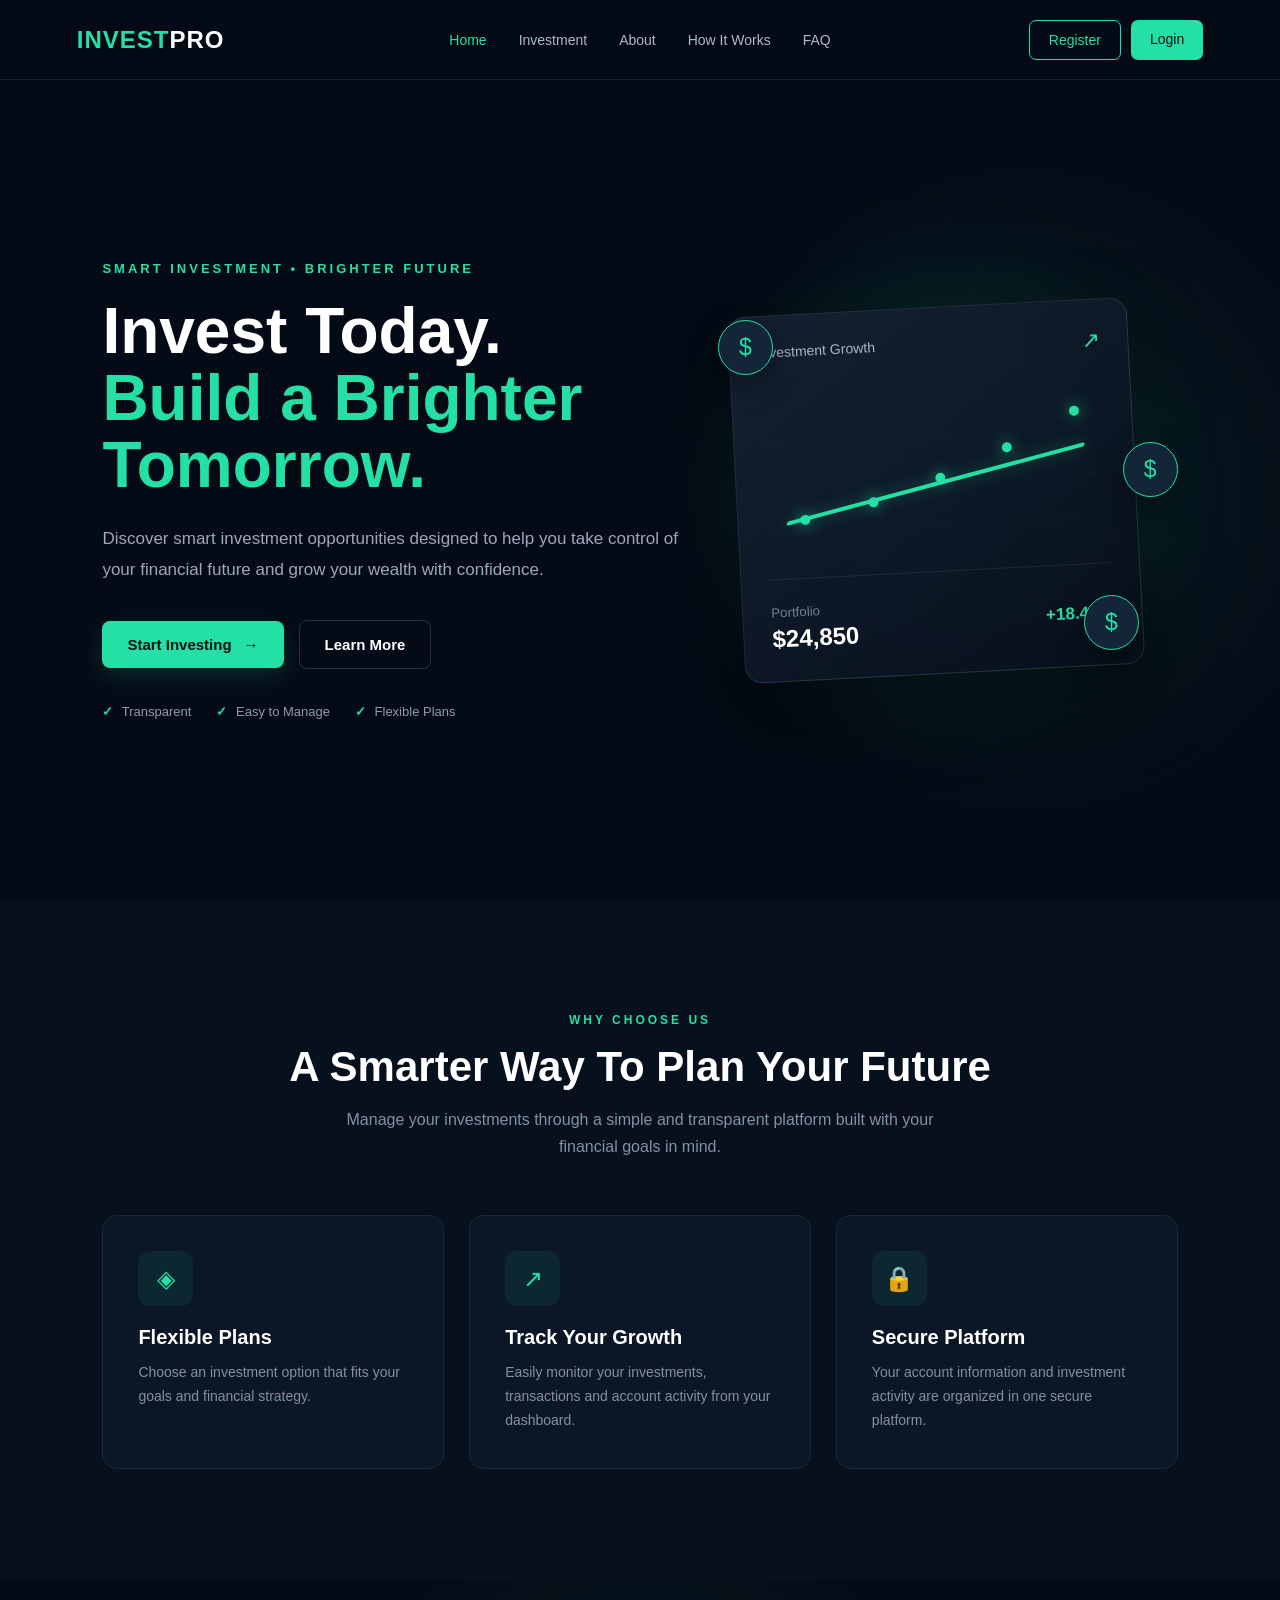
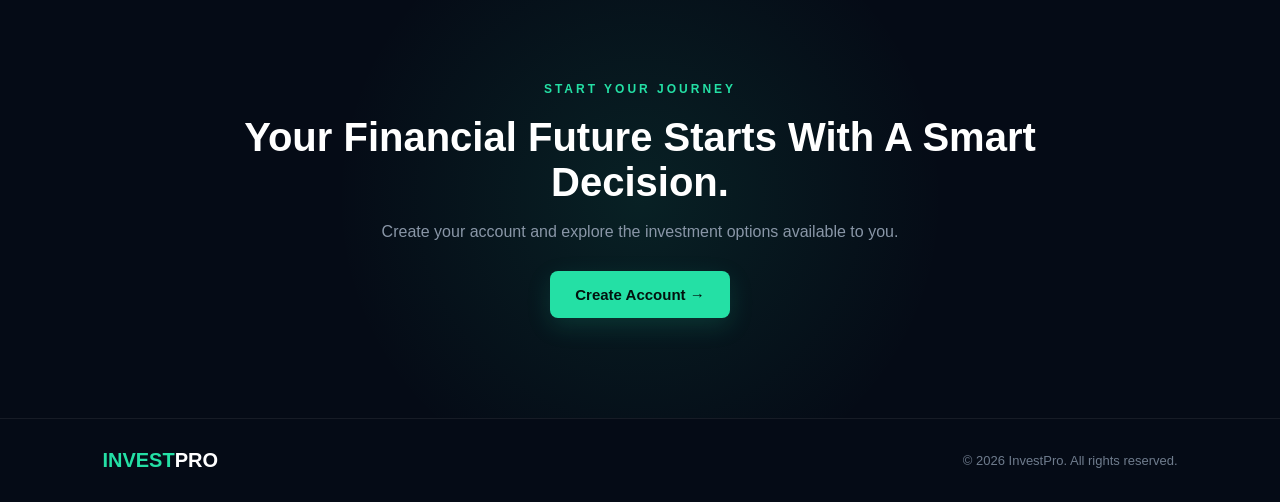
==== index.html @ 74c6bf6e "Create index.html" ====
<!DOCTYPE html>
<html lang="en">
<head>
    <meta charset="UTF-8">
    <meta name="viewport" content="width=device-width, initial-scale=1.0">

    <title>InvestPro - Smart Investment Platform</title>

    <link rel="stylesheet" href="style.css">
</head>

<body>

<!-- ================= HEADER ================= -->
<header class="header">

    <div class="logo">
        <span>INVEST</span>PRO
    </div>

    <!-- CENTER MENU -->
    <nav class="navbar">
        <a href="index.php" class="active">Home</a>
        <a href="#plans">Investment</a>
        <a href="#about">About</a>
        <a href="#how">How It Works</a>
        <a href="#faq">FAQ</a>
    </nav>

    <!-- RIGHT BUTTONS -->
    <div class="auth-buttons">
        <a href="register.php" class="register-btn">Register</a>
        <a href="login.php" class="login-btn">Login</a>
    </div>

    <!-- MOBILE MENU -->
    <div class="menu-toggle" onclick="toggleMenu()">
        ☰
    </div>

</header>


<!-- ================= HERO SECTION ================= -->
<section class="hero">

    <div class="hero-content">

        <div class="small-title">
            SMART INVESTMENT • BRIGHTER FUTURE
        </div>

        <h1>
            Invest Today.<br>
            <span>Build a Brighter Tomorrow.</span>
        </h1>

        <p>
            Discover smart investment opportunities designed to help
            you take control of your financial future and grow your
            wealth with confidence.
        </p>

        <div class="hero-buttons">

            <a href="register.php" class="primary-btn">
                Start Investing
                <span>→</span>
            </a>

            <a href="#how" class="secondary-btn">
                Learn More
            </a>

        </div>

        <div class="trust-box">

            <div>
                <strong>✓</strong>
                Transparent
            </div>

            <div>
                <strong>✓</strong>
                Easy to Manage
            </div>

            <div>
                <strong>✓</strong>
                Flexible Plans
            </div>

        </div>

    </div>


    <!-- HERO RIGHT SIDE -->
    <div class="hero-graphic">

        <div class="glow"></div>

        <div class="coin coin-one">$</div>
        <div class="coin coin-two">$</div>
        <div class="coin coin-three">$</div>

        <div class="investment-card">

            <div class="card-top">
                <span>Investment Growth</span>
                <span>↗</span>
            </div>

            <div class="chart">

                <div class="line"></div>

                <div class="point point1"></div>
                <div class="point point2"></div>
                <div class="point point3"></div>
                <div class="point point4"></div>
                <div class="point point5"></div>

            </div>

            <div class="card-bottom">
                <div>
                    <small>Portfolio</small>
                    <strong>$24,850</strong>
                </div>

                <div class="growth">
                    +18.42%
                </div>
            </div>

        </div>

    </div>

</section>


<!-- ================= FEATURES ================= -->
<section class="features" id="about">

    <div class="section-heading">

        <span>WHY CHOOSE US</span>

        <h2>
            A Smarter Way To Plan Your Future
        </h2>

        <p>
            Manage your investments through a simple and transparent
            platform built with your financial goals in mind.
        </p>

    </div>


    <div class="feature-container">

        <div class="feature-card">

            <div class="feature-icon">
                ◈
            </div>

            <h3>Flexible Plans</h3>

            <p>
                Choose an investment option that fits your goals
                and financial strategy.
            </p>

        </div>


        <div class="feature-card">

            <div class="feature-icon">
                ↗
            </div>

            <h3>Track Your Growth</h3>

            <p>
                Easily monitor your investments, transactions
                and account activity from your dashboard.
            </p>

        </div>


        <div class="feature-card">

            <div class="feature-icon">
                🔒
            </div>

            <h3>Secure Platform</h3>

            <p>
                Your account information and investment activity
                are organized in one secure platform.
            </p>

        </div>

    </div>

</section>


<!-- ================= CTA ================= -->
<section class="cta">

    <div>

        <span>START YOUR JOURNEY</span>

        <h2>
            Your Financial Future Starts With A Smart Decision.
        </h2>

        <p>
            Create your account and explore the investment options
            available to you.
        </p>

        <a href="register.php" class="primary-btn">
            Create Account →
        </a>

    </div>

</section>


<!-- ================= FOOTER ================= -->
<footer>

    <div class="footer-logo">
        <span>INVEST</span>PRO
    </div>

    <p>
        © 2026 InvestPro. All rights reserved.
    </p>

</footer>


<script>

function toggleMenu() {

    const navbar = document.querySelector(".navbar");

    navbar.classList.toggle("show");

}

</script>

</body>
</html>
---- style.css ----
* {
    margin: 0;
    padding: 0;
    box-sizing: border-box;
}

html {
    scroll-behavior: smooth;
}

body {
    font-family: Arial, Helvetica, sans-serif;
    background: #050b16;
    color: #ffffff;
    overflow-x: hidden;
}


/* ================= HEADER ================= */

.header {
    width: 100%;
    height: 80px;

    display: flex;
    align-items: center;

    padding: 0 6%;

    background: rgba(5, 11, 22, 0.90);

    border-bottom: 1px solid rgba(255,255,255,0.08);

    position: relative;
    z-index: 100;
}


/* LOGO */

.logo {
    font-size: 24px;
    font-weight: 800;
    letter-spacing: 1px;

    min-width: 180px;
}

.logo span {
    color: #24e0a5;
}


/* NAVBAR */

.navbar {
    display: flex;
    align-items: center;
    justify-content: center;

    gap: 32px;

    flex: 1;
}

.navbar a {
    color: #aeb8c7;

    text-decoration: none;

    font-size: 14px;
    font-weight: 500;

    transition: 0.3s;
}

.navbar a:hover,
.navbar a.active {
    color: #24e0a5;
}


/* AUTH */

.auth-buttons {
    min-width: 180px;

    display: flex;
    justify-content: flex-end;

    gap: 10px;
}

.auth-buttons a {
    text-decoration: none;

    padding: 11px 19px;

    border-radius: 7px;

    font-size: 14px;

    transition: 0.3s;
}

.register-btn {
    color: #24e0a5;

    border: 1px solid #24e0a5;
}

.register-btn:hover {
    background: #24e0a5;
    color: #04100d;
}

.login-btn {
    color: #04100d;

    background: #24e0a5;
}

.login-btn:hover {
    box-shadow: 0 0 20px rgba(36,224,165,0.35);
}


/* MOBILE MENU */

.menu-toggle {
    display: none;

    font-size: 26px;

    cursor: pointer;
}


/* ================= HERO ================= */

.hero {

    min-height: calc(100vh - 80px);

    display: flex;
    align-items: center;

    padding: 70px 8%;

    position: relative;

    overflow: hidden;

    background:
        radial-gradient(
            circle at 80% 50%,
            rgba(36,224,165,0.10),
            transparent 30%
        );
}


.hero-content {
    width: 55%;

    position: relative;

    z-index: 5;
}


.small-title {

    color: #24e0a5;

    font-size: 13px;

    font-weight: 700;

    letter-spacing: 3px;

    margin-bottom: 22px;
}


.hero h1 {

    font-size: clamp(45px, 5vw, 76px);

    line-height: 1.05;

    font-weight: 800;

    margin-bottom: 25px;
}

.hero h1 span {
    color: #24e0a5;
}


.hero-content > p {

    max-width: 620px;

    color: #9ca9bb;

    font-size: 17px;

    line-height: 1.8;

    margin-bottom: 35px;
}


/* HERO BUTTONS */

.hero-buttons {

    display: flex;

    gap: 15px;

    align-items: center;
}


.primary-btn,
.secondary-btn {

    display: inline-flex;

    align-items: center;

    justify-content: center;

    gap: 12px;

    text-decoration: none;

    padding: 15px 25px;

    border-radius: 8px;

    font-size: 15px;

    font-weight: 700;

    transition: 0.3s;
}


.primary-btn {

    background: #24e0a5;

    color: #03120e;

    box-shadow: 0 8px 25px rgba(36,224,165,0.15);
}


.primary-btn:hover {

    transform: translateY(-3px);

    box-shadow:
        0 12px 30px rgba(36,224,165,0.25);
}


.secondary-btn {

    color: #ffffff;

    border: 1px solid rgba(255,255,255,0.15);
}


.secondary-btn:hover {

    border-color: #24e0a5;

    color: #24e0a5;
}


/* TRUST */

.trust-box {

    display: flex;

    gap: 25px;

    margin-top: 35px;

    color: #8f9bad;

    font-size: 13px;
}

.trust-box strong {

    color: #24e0a5;

    margin-right: 5px;
}


/* ================= HERO GRAPHIC ================= */

.hero-graphic {

    width: 45%;

    min-height: 480px;

    display: flex;

    align-items: center;

    justify-content: center;

    position: relative;
}


.glow {

    width: 420px;
    height: 420px;

    position: absolute;

    border-radius: 50%;

    background: rgba(36,224,165,0.08);

    filter: blur(50px);
}


.investment-card {

    width: 400px;

    padding: 28px;

    position: relative;

    z-index: 5;

    border-radius: 18px;

    background:
        linear-gradient(
            145deg,
            rgba(21,34,52,0.95),
            rgba(7,15,27,0.95)
        );

    border: 1px solid rgba(255,255,255,0.10);

    box-shadow:
        0 30px 80px rgba(0,0,0,0.45);

    transform: rotate(-3deg);

    animation: floating 5s ease-in-out infinite;
}


@keyframes floating {

    0%,100% {
        transform: translateY(0) rotate(-3deg);
    }

    50% {
        transform: translateY(-15px) rotate(-3deg);
    }
}


.card-top {

    display: flex;

    justify-content: space-between;

    color: #aab5c4;

    font-size: 14px;

    margin-bottom: 30px;
}


.card-top span:last-child {

    color: #24e0a5;

    font-size: 22px;
}


/* CHART */

.chart {

    height: 180px;

    position: relative;

    border-bottom: 1px solid rgba(255,255,255,0.08);

    background:
        repeating-linear-gradient(
            0deg,
            transparent,
            transparent 44px,
            rgba(255,255,255,0.04) 45px
        );
}


.line {

    position: absolute;

    left: 5%;
    right: 5%;

    top: 50%;

    height: 4px;

    background: #24e0a5;

    transform:
        rotate(-12deg)
        skewX(-25deg);

    border-radius: 10px;

    box-shadow:
        0 0 15px rgba(36,224,165,0.4);
}


.point {

    width: 10px;
    height: 10px;

    position: absolute;

    border-radius: 50%;

    background: #24e0a5;

    box-shadow:
        0 0 15px rgba(36,224,165,0.7);
}


.point1 {
    left: 10%;
    top: 65%;
}

.point2 {
    left: 30%;
    top: 57%;
}

.point3 {
    left: 50%;
    top: 45%;
}

.point4 {
    left: 70%;
    top: 30%;
}

.point5 {
    left: 90%;
    top: 12%;
}


/* CARD BOTTOM */

.card-bottom {

    display: flex;

    justify-content: space-between;

    align-items: center;

    margin-top: 25px;
}


.card-bottom small {

    display: block;

    color: #718096;

    margin-bottom: 5px;
}


.card-bottom strong {

    font-size: 24px;
}


.growth {

    color: #24e0a5;

    font-weight: 700;

    font-size: 17px;
}


/* COINS */

.coin {

    width: 55px;
    height: 55px;

    display: flex;

    align-items: center;
    justify-content: center;

    border-radius: 50%;

    position: absolute;

    z-index: 10;

    background: #132638;

    border: 1px solid #24e0a5;

    color: #24e0a5;

    font-size: 23px;

    box-shadow:
        0 10px 30px rgba(0,0,0,0.4);

    animation: coinFloat 4s ease-in-out infinite;
}


.coin-one {

    top: 70px;
    left: 5%;

}

.coin-two {

    bottom: 80px;
    right: 8%;

    animation-delay: 1s;
}

.coin-three {

    top: 40%;
    right: 0;

    animation-delay: 2s;
}


@keyframes coinFloat {

    0%,100% {
        transform: translateY(0);
    }

    50% {
        transform: translateY(-15px);
    }
}


/* ================= FEATURES ================= */

.features {

    padding: 110px 8%;

    background: #07101d;

    text-align: center;
}


.section-heading span {

    color: #24e0a5;

    font-size: 12px;

    font-weight: 700;

    letter-spacing: 3px;
}


.section-heading h2 {

    font-size: 42px;

    margin: 15px 0;
}


.section-heading p {

    max-width: 650px;

    margin: auto;

    color: #8491a3;

    line-height: 1.7;
}


.feature-container {

    display: grid;

    grid-template-columns:
        repeat(3, 1fr);

    gap: 25px;

    margin-top: 55px;
}


.feature-card {

    padding: 35px;

    text-align: left;

    background: #0b1726;

    border: 1px solid rgba(255,255,255,0.07);

    border-radius: 15px;

    transition: 0.3s;
}


.feature-card:hover {

    transform: translateY(-7px);

    border-color:
        rgba(36,224,165,0.4);
}


.feature-icon {

    width: 55px;
    height: 55px;

    display: flex;

    align-items: center;
    justify-content: center;

    margin-bottom: 20px;

    border-radius: 12px;

    color: #24e0a5;

    background: rgba(36,224,165,0.08);

    font-size: 24px;
}


.feature-card h3 {

    margin-bottom: 12px;

    font-size: 20px;
}


.feature-card p {

    color: #8190a3;

    line-height: 1.7;

    font-size: 14px;
}


/* ================= CTA ================= */

.cta {

    padding: 100px 8%;

    text-align: center;

    background:
        radial-gradient(
            circle at center,
            rgba(36,224,165,0.10),
            transparent 45%
        );
}


.cta > div {

    max-width: 800px;

    margin: auto;
}


.cta span {

    color: #24e0a5;

    font-size: 12px;

    font-weight: 700;

    letter-spacing: 3px;
}


.cta h2 {

    font-size: 40px;

    margin: 18px 0;
}


.cta p {

    color: #8996a7;

    margin-bottom: 30px;
}


/* ================= FOOTER ================= */

footer {

    padding: 30px 8%;

    display: flex;

    justify-content: space-between;

    align-items: center;

    border-top:
        1px solid rgba(255,255,255,0.07);

    color: #6f7c8d;

    font-size: 13px;
}


.footer-logo {

    color: #ffffff;

    font-weight: 800;

    font-size: 20px;
}


.footer-logo span {

    color: #24e0a5;
}


/* ================= RESPONSIVE ================= */

@media (max-width: 1000px) {

    .header {

        padding: 0 4%;
    }

    .navbar {

        gap: 15px;
    }

    .navbar a {

        font-size: 12px;
    }

    .auth-buttons {

        min-width: auto;
    }

    .hero {

        padding: 60px 5%;
    }

}


@media (max-width: 800px) {

    .header {

        height: 70px;
    }

    .navbar {

        display: none;

        position: absolute;

        top: 70px;
        left: 0;

        width: 100%;

        padding: 25px;

        flex-direction: column;

        background: #08121f;

        border-top:
            1px solid rgba(255,255,255,0.08);
    }

    .navbar.show {

        display: flex;
    }

    .auth-buttons {

        margin-left: auto;

        margin-right: 15px;
    }

    .menu-toggle {

        display: block;
    }

    .hero {

        flex-direction: column;

        text-align: center;

        padding-top: 70px;
    }

    .hero-content {

        width: 100%;
    }

    .hero-content > p {

        margin-left: auto;
        margin-right: auto;
    }

    .hero-buttons {

        justify-content: center;
    }

    .trust-box {

        justify-content: center;

        flex-wrap: wrap;
    }

    .hero-graphic {

        width: 100%;

        min-height: 400px;

        margin-top: 30px;
    }

    .investment-card {

        width: 90%;
    }

    .feature-container {

        grid-template-columns: 1fr;
    }

}


@media (max-width: 500px) {

    .logo {

        min-width: auto;

        font-size: 19px;
    }

    .auth-buttons a {

        padding: 8px 11px;

        font-size: 12px;
    }

    .hero h1 {

        font-size: 42px;
    }

    .hero-content > p {

        font-size: 15px;
    }

    .hero-buttons {

        flex-direction: column;
    }

    .primary-btn,
    .secondary-btn {

        width: 100%;
    }

    .trust-box {

        flex-direction: column;

        gap: 10px;
    }

    .section-heading h2 {

        font-size: 32px;
    }

    .cta h2 {

        font-size: 30px;
    }

    footer {

        flex-direction: column;

        gap: 15px;

        text-align: center;
    }

}
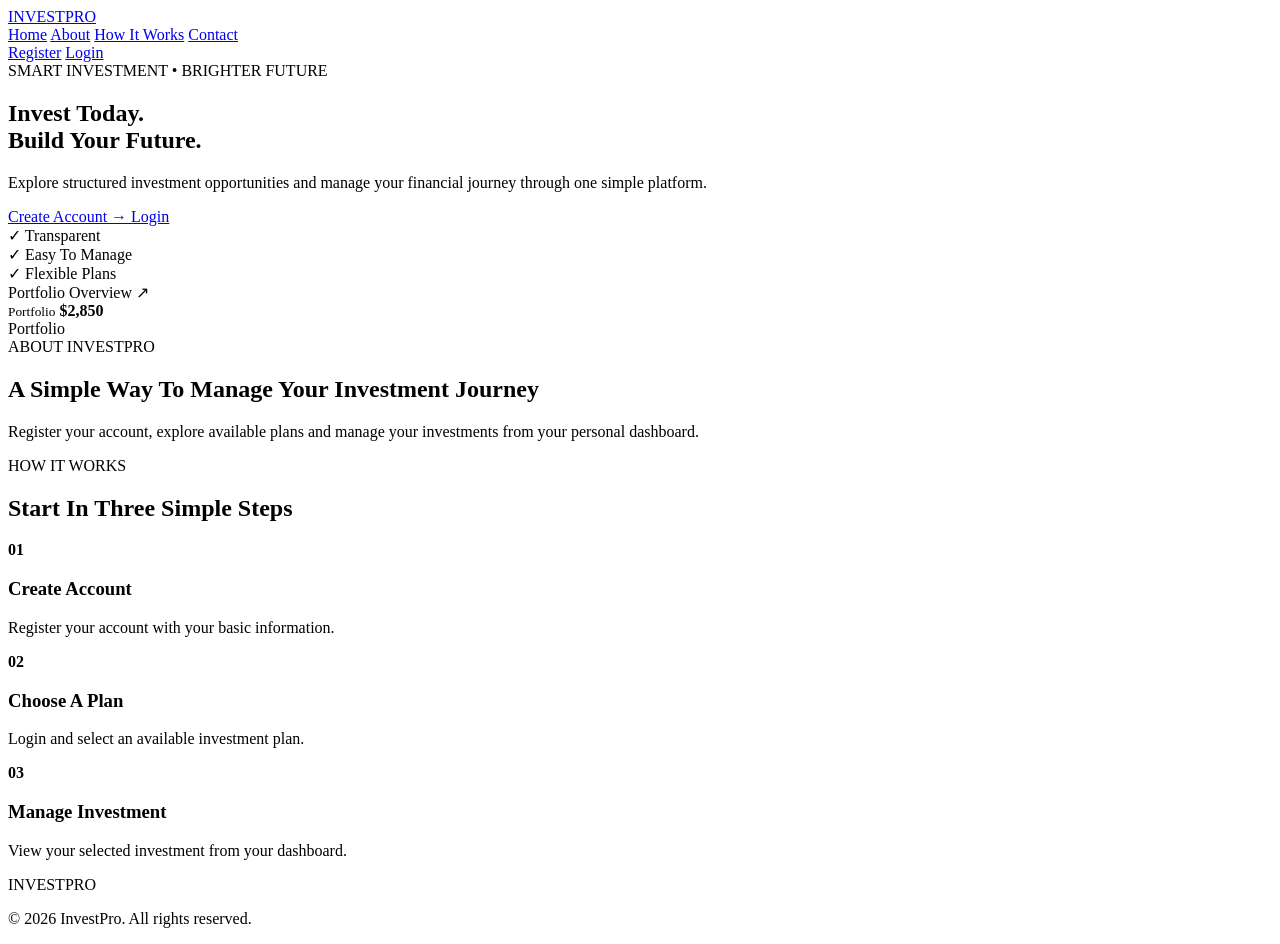
==== commit 613371ac: "Update index.html" ====
--- a/index.html
+++ b/index.html
@@ -3,45 +3,32 @@
 <head>
     <meta charset="UTF-8">
     <meta name="viewport" content="width=device-width, initial-scale=1.0">
-
-    <title>InvestPro - Smart Investment Platform</title>
-
-    <link rel="stylesheet" href="style.css">
+    <title>InvestPro - Smart Investment</title>
+    <link rel="stylesheet" href="css/style.css">
 </head>
-
 <body>
 
-<!-- ================= HEADER ================= -->
 <header class="header">
 
-    <div class="logo">
+    <a href="index.html" class="logo">
         <span>INVEST</span>PRO
-    </div>
+    </a>
 
-    <!-- CENTER MENU -->
     <nav class="navbar">
-        <a href="index.php" class="active">Home</a>
-        <a href="#plans">Investment</a>
+        <a href="index.html" class="active">Home</a>
         <a href="#about">About</a>
         <a href="#how">How It Works</a>
-        <a href="#faq">FAQ</a>
+        <a href="#contact">Contact</a>
     </nav>
 
-    <!-- RIGHT BUTTONS -->
     <div class="auth-buttons">
-        <a href="register.php" class="register-btn">Register</a>
-        <a href="login.php" class="login-btn">Login</a>
-    </div>
-
-    <!-- MOBILE MENU -->
-    <div class="menu-toggle" onclick="toggleMenu()">
-        ☰
+        <a href="register.html" class="register-btn">Register</a>
+        <a href="login.html" class="login-btn">Login</a>
     </div>
 
 </header>
 
 
-<!-- ================= HERO SECTION ================= -->
 <section class="hero">
 
     <div class="hero-content">
@@ -52,87 +39,68 @@
 
         <h1>
             Invest Today.<br>
-            <span>Build a Brighter Tomorrow.</span>
+            <span>Build Your Future.</span>
         </h1>
 
         <p>
-            Discover smart investment opportunities designed to help
-            you take control of your financial future and grow your
-            wealth with confidence.
+            Explore structured investment opportunities and manage
+            your financial journey through one simple platform.
         </p>
 
         <div class="hero-buttons">
 
-            <a href="register.php" class="primary-btn">
-                Start Investing
-                <span>→</span>
+            <a href="register.html" class="primary-btn">
+                Create Account →
             </a>
 
-            <a href="#how" class="secondary-btn">
-                Learn More
+            <a href="login.html" class="secondary-btn">
+                Login
             </a>
 
         </div>
 
         <div class="trust-box">
-
-            <div>
-                <strong>✓</strong>
-                Transparent
-            </div>
-
-            <div>
-                <strong>✓</strong>
-                Easy to Manage
-            </div>
-
-            <div>
-                <strong>✓</strong>
-                Flexible Plans
-            </div>
-
+            <div>✓ Transparent</div>
+            <div>✓ Easy To Manage</div>
+            <div>✓ Flexible Plans</div>
         </div>
 
     </div>
 
 
-    <!-- HERO RIGHT SIDE -->
     <div class="hero-graphic">
 
         <div class="glow"></div>
 
-        <div class="coin coin-one">$</div>
-        <div class="coin coin-two">$</div>
-        <div class="coin coin-three">$</div>
-
         <div class="investment-card">
 
             <div class="card-top">
-                <span>Investment Growth</span>
+                <span>Portfolio Overview</span>
                 <span>↗</span>
             </div>
 
             <div class="chart">
 
-                <div class="line"></div>
+                <div class="chart-line"></div>
 
-                <div class="point point1"></div>
-                <div class="point point2"></div>
-                <div class="point point3"></div>
-                <div class="point point4"></div>
-                <div class="point point5"></div>
+                <span class="chart-point p1"></span>
+                <span class="chart-point p2"></span>
+                <span class="chart-point p3"></span>
+                <span class="chart-point p4"></span>
 
             </div>
 
             <div class="card-bottom">
+
                 <div>
                     <small>Portfolio</small>
-                    <strong>$24,850</strong>
+                    <strong>$2,850</strong>
                 </div>
 
                 <div class="growth">
-                    +18.42%
+                    Portfolio
                 </div>
+
             </div>
 
         </div>
@@ -142,72 +110,54 @@
 </section>
 
 
-<!-- ================= FEATURES ================= -->
-<section class="features" id="about">
+<section class="info-section" id="about">
 
     <div class="section-heading">
 
-        <span>WHY CHOOSE US</span>
+        <span>ABOUT INVESTPRO</span>
 
         <h2>
-            A Smarter Way To Plan Your Future
+            A Simple Way To Manage Your Investment Journey
         </h2>
 
         <p>
-            Manage your investments through a simple and transparent
-            platform built with your financial goals in mind.
+            Register your account, explore available plans and
+            manage your investments from your personal dashboard.
         </p>
 
     </div>
 
+</section>
 
-    <div class="feature-container">
 
-        <div class="feature-card">
+<section class="steps" id="how">
 
-            <div class="feature-icon">
-                ◈
-            </div>
+    <div class="section-heading">
 
-            <h3>Flexible Plans</h3>
+        <span>HOW IT WORKS</span>
 
-            <p>
-                Choose an investment option that fits your goals
-                and financial strategy.
-            </p>
+        <h2>Start In Three Simple Steps</h2>
 
+    </div>
+
+    <div class="step-container">
+
+        <div class="step-card">
+            <b>01</b>
+            <h3>Create Account</h3>
+            <p>Register your account with your basic information.</p>
         </div>
 
-
-        <div class="feature-card">
-
-            <div class="feature-icon">
-                ↗
-            </div>
-
-            <h3>Track Your Growth</h3>
-
-            <p>
-                Easily monitor your investments, transactions
-                and account activity from your dashboard.
-            </p>
-
+        <div class="step-card">
+            <b>02</b>
+            <h3>Choose A Plan</h3>
+            <p>Login and select an available investment plan.</p>
         </div>
 
-
-        <div class="feature-card">
-
-            <div class="feature-icon">
-                🔒
-            </div>
-
-            <h3>Secure Platform</h3>
-
-            <p>
-                Your account information and investment activity
-                are organized in one secure platform.
-            </p>
-
+        <div class="step-card">
+            <b>03</b>
+            <h3>Manage Investment</h3>
+            <p>View your selected investment from your dashboard.</p>
         </div>
 
     </div>
@@ -215,33 +165,7 @@
 </section>
 
 
-<!-- ================= CTA ================= -->
-<section class="cta">
-
-    <div>
-
-        <span>START YOUR JOURNEY</span>
-
-        <h2>
-            Your Financial Future Starts With A Smart Decision.
-        </h2>
-
-        <p>
-            Create your account and explore the investment options
-            available to you.
-        </p>
-
-        <a href="register.php" class="primary-btn">
-            Create Account →
-        </a>
-
-    </div>
-
-</section>
-
-
-<!-- ================= FOOTER ================= -->
-<footer>
+<footer id="contact">
 
     <div class="footer-logo">
         <span>INVEST</span>PRO
@@ -253,18 +177,5 @@
 
 </footer>
 
-
-<script>
-
-function toggleMenu() {
-
-    const navbar = document.querySelector(".navbar");
-
-    navbar.classList.toggle("show");
-
-}
-
-</script>
-
 </body>
 </html>
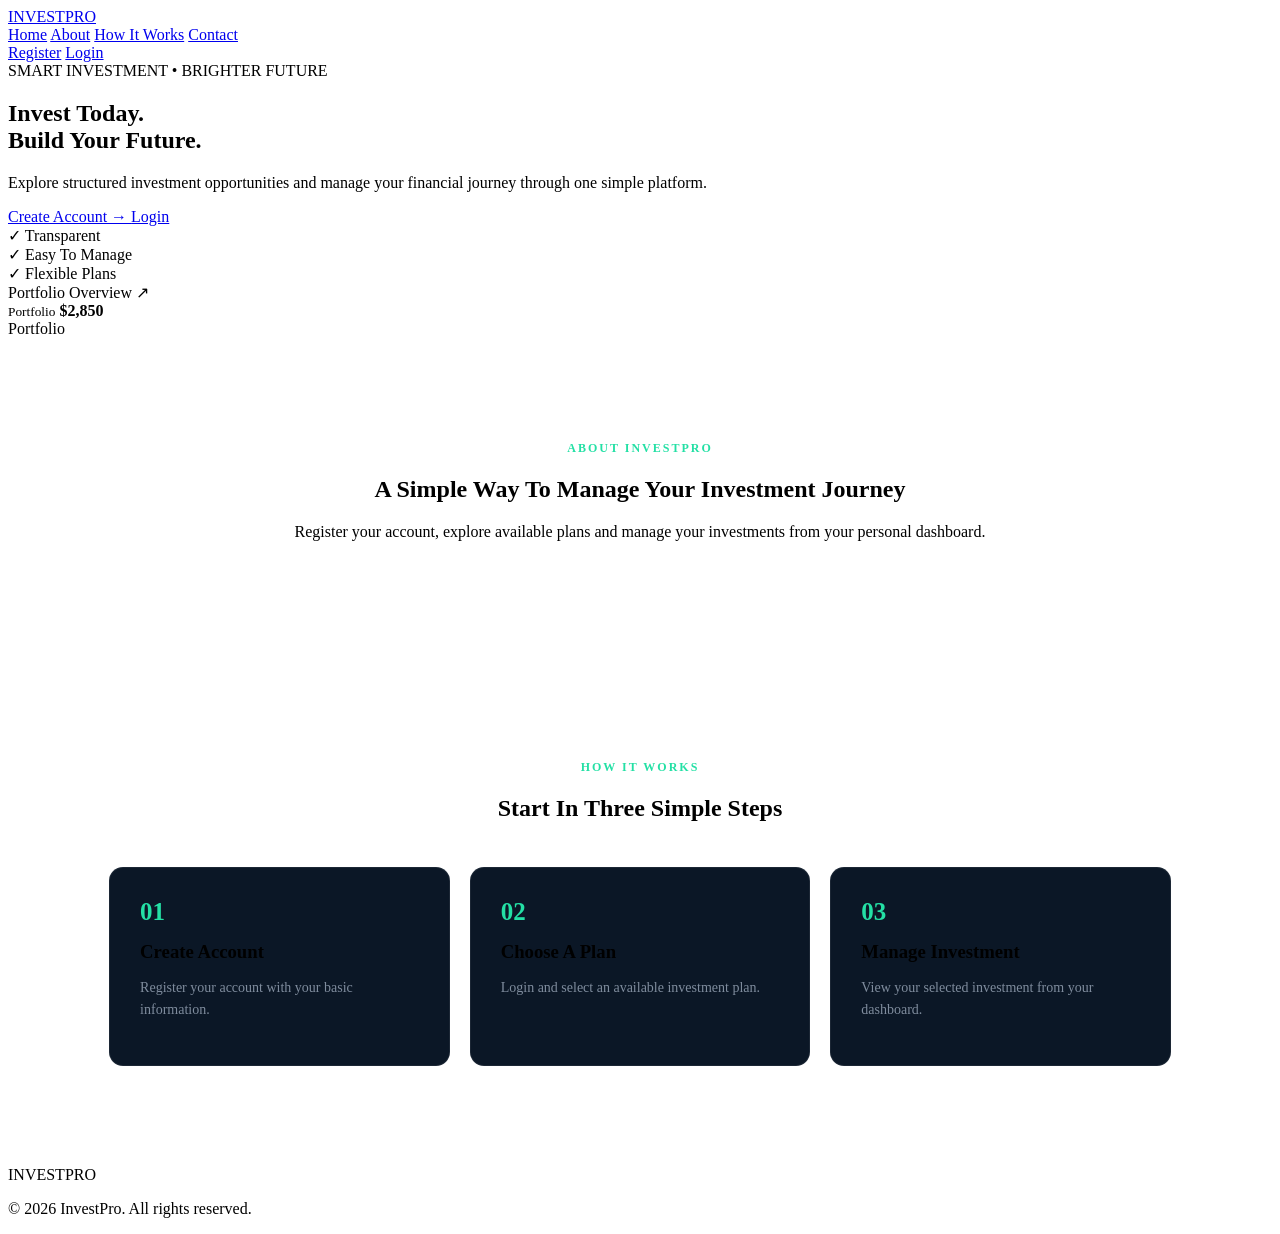
==== commit 3dbaef55: "Update index.html" ====
--- a/index.html
+++ b/index.html
@@ -4,7 +4,7 @@
     <meta charset="UTF-8">
     <meta name="viewport" content="width=device-width, initial-scale=1.0">
     <title>InvestPro - Smart Investment</title>
-    <link rel="stylesheet" href="css/style.css">
+    <link rel="stylesheet" href="style.css">
 </head>
 <body>
 
--- a/style.css
+++ b/style.css
@@ -0,0 +1,501 @@
+/* ================= AUTH PAGE ================= */
+
+.auth-page {
+    min-height: 100vh;
+    background: #050b16;
+}
+
+
+.auth-container {
+    min-height: calc(100vh - 80px);
+
+    display: flex;
+    align-items: center;
+    justify-content: center;
+
+    padding: 50px 20px;
+}
+
+
+.auth-box {
+    width: 100%;
+    max-width: 520px;
+
+    padding: 40px;
+
+    background: #0b1726;
+
+    border: 1px solid rgba(255,255,255,0.08);
+
+    border-radius: 18px;
+
+    box-shadow:
+        0 25px 70px rgba(0,0,0,0.4);
+}
+
+
+.auth-title {
+    text-align: center;
+    margin-bottom: 30px;
+}
+
+
+.auth-title span,
+.dashboard-title span,
+.section-heading span {
+    color: #24e0a5;
+
+    font-size: 12px;
+
+    font-weight: 700;
+
+    letter-spacing: 2px;
+}
+
+
+.auth-title h1 {
+    margin: 10px 0;
+
+    font-size: 34px;
+}
+
+
+.auth-title p {
+    color: #8290a3;
+}
+
+
+.form-row {
+    display: grid;
+
+    grid-template-columns: 1fr 1fr;
+
+    gap: 15px;
+}
+
+
+.form-group {
+    margin-bottom: 18px;
+}
+
+
+.form-group label {
+    display: block;
+
+    margin-bottom: 8px;
+
+    color: #aeb9c8;
+
+    font-size: 13px;
+}
+
+
+.form-group input {
+    width: 100%;
+
+    padding: 14px;
+
+    border-radius: 8px;
+
+    border: 1px solid rgba(255,255,255,0.1);
+
+    outline: none;
+
+    background: #07111e;
+
+    color: #fff;
+
+    font-size: 14px;
+}
+
+
+.form-group input:focus {
+    border-color: #24e0a5;
+}
+
+
+.full-btn {
+    width: 100%;
+
+    padding: 14px;
+
+    border: none;
+
+    border-radius: 8px;
+
+    background: #24e0a5;
+
+    color: #03120e;
+
+    font-size: 15px;
+
+    font-weight: 700;
+
+    cursor: pointer;
+
+    transition: 0.3s;
+}
+
+
+.full-btn:hover {
+    box-shadow:
+        0 8px 25px rgba(36,224,165,0.2);
+
+    transform: translateY(-2px);
+}
+
+
+.form-bottom {
+    text-align: center;
+
+    color: #7f8da0;
+
+    margin-top: 22px;
+
+    font-size: 13px;
+}
+
+
+.form-bottom a {
+    color: #24e0a5;
+
+    text-decoration: none;
+}
+
+
+/* ================= DASHBOARD ================= */
+
+.dashboard-header {
+    height: 75px;
+
+    padding: 0 6%;
+
+    display: flex;
+
+    align-items: center;
+
+    justify-content: space-between;
+
+    border-bottom:
+        1px solid rgba(255,255,255,0.08);
+
+    background: #07101d;
+}
+
+
+.user-menu {
+    display: flex;
+
+    align-items: center;
+
+    gap: 15px;
+
+    color: #aeb9c8;
+
+    font-size: 14px;
+}
+
+
+.user-menu button {
+    border: 1px solid rgba(255,255,255,0.12);
+
+    background: transparent;
+
+    color: #fff;
+
+    padding: 9px 15px;
+
+    border-radius: 7px;
+
+    cursor: pointer;
+}
+
+
+.dashboard {
+    padding: 70px 8%;
+}
+
+
+.dashboard-title {
+    margin-bottom: 40px;
+}
+
+
+.dashboard-title h1 {
+    font-size: 40px;
+
+    margin: 12px 0;
+}
+
+
+.dashboard-title p {
+    color: #8390a2;
+}
+
+
+.dashboard-cards {
+    display: grid;
+
+    grid-template-columns:
+        repeat(3, 1fr);
+
+    gap: 20px;
+}
+
+
+.dash-card {
+    padding: 30px;
+
+    background: #0b1726;
+
+    border:
+        1px solid rgba(255,255,255,0.07);
+
+    border-radius: 14px;
+}
+
+
+.dash-card small {
+    display: block;
+
+    color: #7e8c9e;
+
+    margin-bottom: 12px;
+}
+
+
+.dash-card strong {
+    font-size: 28px;
+}
+
+
+.dashboard-action {
+    margin-top: 35px;
+
+    padding: 35px;
+
+    background:
+        linear-gradient(
+            135deg,
+            #0b1c2b,
+            #0a1624
+        );
+
+    border-radius: 16px;
+
+    border:
+        1px solid rgba(36,224,165,0.15);
+}
+
+
+.dashboard-action h2 {
+    margin-bottom: 10px;
+}
+
+
+.dashboard-action p {
+    color: #7e8c9e;
+
+    margin-bottom: 25px;
+}
+
+
+/* ================= PLANS ================= */
+
+.plans-page {
+    padding: 70px 6%;
+}
+
+
+.plans-container {
+    display: grid;
+
+    grid-template-columns:
+        repeat(4, 1fr);
+
+    gap: 20px;
+}
+
+
+.plan-card {
+    position: relative;
+
+    padding: 30px;
+
+    background: #0b1726;
+
+    border:
+        1px solid rgba(255,255,255,0.08);
+
+    border-radius: 16px;
+
+    transition: 0.3s;
+}
+
+
+.plan-card:hover {
+    transform: translateY(-7px);
+
+    border-color:
+        rgba(36,224,165,0.35);
+}
+
+
+.plan-card.featured {
+    border-color: #24e0a5;
+}
+
+
+.popular {
+    position: absolute;
+
+    top: 15px;
+
+    right: 15px;
+
+    padding: 5px 9px;
+
+    border-radius: 20px;
+
+    background: #24e0a5;
+
+    color: #03120e;
+
+    font-size: 9px;
+
+    font-weight: 800;
+}
+
+
+.plan-name {
+    color: #24e0a5;
+
+    font-size: 13px;
+
+    font-weight: 800;
+
+    letter-spacing: 2px;
+
+    margin-bottom: 15px;
+}
+
+
+.plan-card h2 {
+    font-size: 27px;
+
+    margin-bottom: 25px;
+}
+
+
+.plan-line {
+    display: flex;
+
+    justify-content: space-between;
+
+    padding: 13px 0;
+
+    color: #8491a3;
+
+    font-size: 13px;
+
+    border-bottom:
+        1px solid rgba(255,255,255,0.06);
+}
+
+
+.plan-line strong {
+    color: #fff;
+}
+
+
+/* ================= INFO ================= */
+
+.info-section,
+.steps {
+    padding: 100px 8%;
+
+    text-align: center;
+}
+
+
+.step-container {
+    display: grid;
+
+    grid-template-columns:
+        repeat(3, 1fr);
+
+    gap: 20px;
+
+    margin-top: 45px;
+}
+
+
+.step-card {
+    padding: 30px;
+
+    text-align: left;
+
+    background: #0b1726;
+
+    border-radius: 14px;
+
+    border:
+        1px solid rgba(255,255,255,0.07);
+}
+
+
+.step-card b {
+    color: #24e0a5;
+
+    font-size: 25px;
+}
+
+
+.step-card h3 {
+    margin: 15px 0 10px;
+}
+
+
+.step-card p {
+    color: #7f8c9d;
+
+    line-height: 1.6;
+
+    font-size: 14px;
+}
+
+
+/* ================= MOBILE ================= */
+
+@media(max-width:900px) {
+
+    .plans-container {
+        grid-template-columns: 1fr 1fr;
+    }
+
+    .dashboard-cards {
+        grid-template-columns: 1fr;
+    }
+
+}
+
+
+@media(max-width:600px) {
+
+    .form-row {
+        grid-template-columns: 1fr;
+    }
+
+    .auth-box {
+        padding: 25px;
+    }
+
+    .plans-container {
+        grid-template-columns: 1fr;
+    }
+
+    .dashboard-title h1 {
+        font-size: 30px;
+    }
+
+}
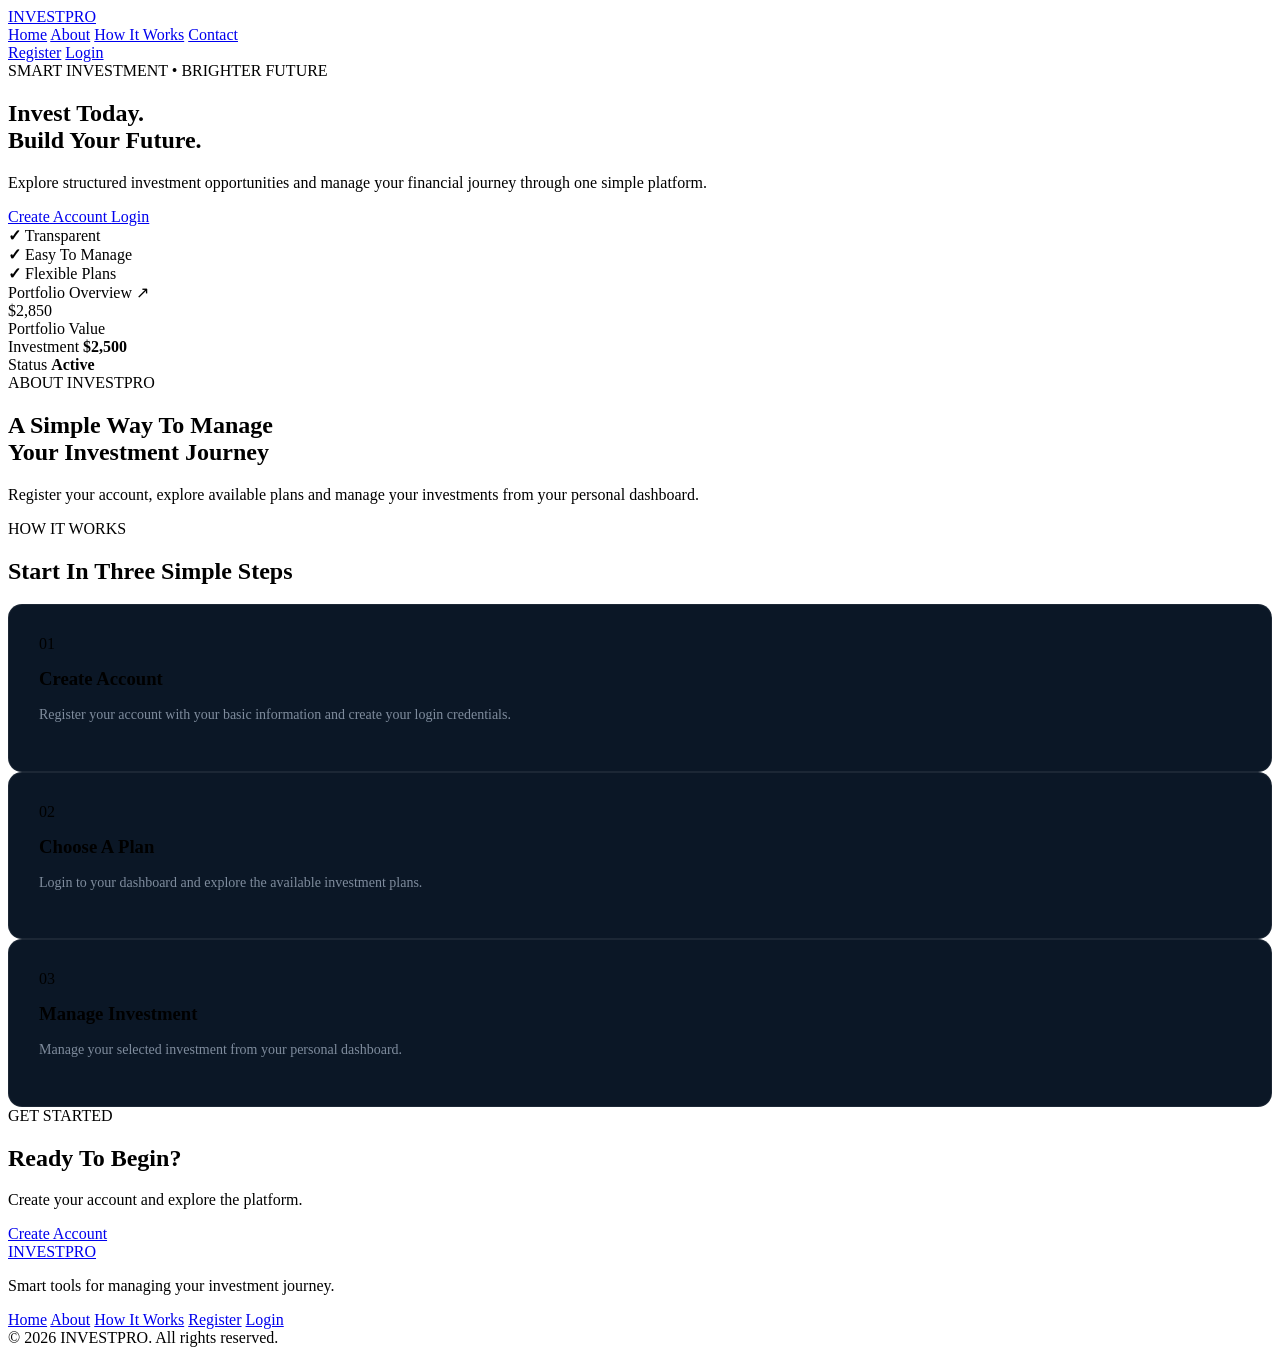
==== commit b94963c4: "Update index.html" ====
--- a/index.html
+++ b/index.html
@@ -3,179 +3,298 @@
 <head>
     <meta charset="UTF-8">
     <meta name="viewport" content="width=device-width, initial-scale=1.0">
-    <title>InvestPro - Smart Investment</title>
+
+    <title>INVESTPRO - Smart Investment Platform</title>
+
+    <!-- CSS -->
     <link rel="stylesheet" href="style.css">
 </head>
+
 <body>
 
-<header class="header">
-
-    <a href="index.html" class="logo">
-        <span>INVEST</span>PRO
-    </a>
-
-    <nav class="navbar">
-        <a href="index.html" class="active">Home</a>
-        <a href="#about">About</a>
-        <a href="#how">How It Works</a>
-        <a href="#contact">Contact</a>
-    </nav>
-
-    <div class="auth-buttons">
-        <a href="register.html" class="register-btn">Register</a>
-        <a href="login.html" class="login-btn">Login</a>
-    </div>
-
-</header>
-
-
-<section class="hero">
-
-    <div class="hero-content">
-
-        <div class="small-title">
-            SMART INVESTMENT • BRIGHTER FUTURE
-        </div>
-
-        <h1>
-            Invest Today.<br>
-            <span>Build Your Future.</span>
-        </h1>
-
-        <p>
-            Explore structured investment opportunities and manage
-            your financial journey through one simple platform.
-        </p>
-
-        <div class="hero-buttons">
-
-            <a href="register.html" class="primary-btn">
-                Create Account →
+    <!-- HEADER -->
+    <header class="header">
+        <div class="container nav-wrapper">
+
+            <a href="index.html" class="logo">
+                INVEST<span>PRO</span>
             </a>
 
-            <a href="login.html" class="secondary-btn">
-                Login
-            </a>
-
-        </div>
-
-        <div class="trust-box">
-            <div>✓ Transparent</div>
-            <div>✓ Easy To Manage</div>
-            <div>✓ Flexible Plans</div>
-        </div>
-
-    </div>
-
-
-    <div class="hero-graphic">
-
-        <div class="glow"></div>
-
-        <div class="investment-card">
-
-            <div class="card-top">
-                <span>Portfolio Overview</span>
-                <span>↗</span>
-            </div>
-
-            <div class="chart">
-
-                <div class="chart-line"></div>
-
-                <span class="chart-point p1"></span>
-                <span class="chart-point p2"></span>
-                <span class="chart-point p3"></span>
-                <span class="chart-point p4"></span>
-
-            </div>
-
-            <div class="card-bottom">
-
-                <div>
-                    <small>Portfolio</small>
-                    <strong>$2,850</strong>
-                </div>
-
-                <div class="growth">
-                    Portfolio
-                </div>
-
-            </div>
-
-        </div>
-
-    </div>
-
-</section>
-
-
-<section class="info-section" id="about">
-
-    <div class="section-heading">
-
-        <span>ABOUT INVESTPRO</span>
-
-        <h2>
-            A Simple Way To Manage Your Investment Journey
-        </h2>
-
-        <p>
-            Register your account, explore available plans and
-            manage your investments from your personal dashboard.
-        </p>
-
-    </div>
-
-</section>
-
-
-<section class="steps" id="how">
-
-    <div class="section-heading">
-
-        <span>HOW IT WORKS</span>
-
-        <h2>Start In Three Simple Steps</h2>
-
-    </div>
-
-    <div class="step-container">
-
-        <div class="step-card">
-            <b>01</b>
-            <h3>Create Account</h3>
-            <p>Register your account with your basic information.</p>
-        </div>
-
-        <div class="step-card">
-            <b>02</b>
-            <h3>Choose A Plan</h3>
-            <p>Login and select an available investment plan.</p>
-        </div>
-
-        <div class="step-card">
-            <b>03</b>
-            <h3>Manage Investment</h3>
-            <p>View your selected investment from your dashboard.</p>
-        </div>
-
-    </div>
-
-</section>
-
-
-<footer id="contact">
-
-    <div class="footer-logo">
-        <span>INVEST</span>PRO
-    </div>
-
-    <p>
-        © 2026 InvestPro. All rights reserved.
-    </p>
-
-</footer>
+            <nav class="nav-menu">
+                <a href="index.html">Home</a>
+                <a href="#about">About</a>
+                <a href="#how-it-works">How It Works</a>
+                <a href="#contact">Contact</a>
+            </nav>
+
+            <div class="nav-buttons">
+                <a href="register.html" class="btn btn-outline">Register</a>
+                <a href="login.html" class="btn btn-primary">Login</a>
+            </div>
+
+        </div>
+    </header>
+
+
+    <!-- HERO SECTION -->
+    <section class="hero">
+
+        <div class="container hero-grid">
+
+            <div class="hero-content">
+
+                <div class="hero-label">
+                    SMART INVESTMENT • BRIGHTER FUTURE
+                </div>
+
+                <h1>
+                    Invest Today.<br>
+                    <span>Build Your Future.</span>
+                </h1>
+
+                <p>
+                    Explore structured investment opportunities and manage
+                    your financial journey through one simple platform.
+                </p>
+
+                <div class="hero-buttons">
+                    <a href="register.html" class="btn btn-primary btn-large">
+                        Create Account
+                    </a>
+
+                    <a href="login.html" class="btn btn-outline btn-large">
+                        Login
+                    </a>
+                </div>
+
+                <div class="trust-items">
+                    <div>
+                        <strong>✓</strong>
+                        Transparent
+                    </div>
+
+                    <div>
+                        <strong>✓</strong>
+                        Easy To Manage
+                    </div>
+
+                    <div>
+                        <strong>✓</strong>
+                        Flexible Plans
+                    </div>
+                </div>
+
+            </div>
+
+
+            <!-- HERO CARD -->
+            <div class="hero-card">
+
+                <div class="card-top">
+                    <span>Portfolio Overview</span>
+                    <span>↗</span>
+                </div>
+
+                <div class="portfolio-value">
+                    $2,850
+                </div>
+
+                <div class="portfolio-label">
+                    Portfolio Value
+                </div>
+
+                <div class="chart">
+                    <div class="chart-line"></div>
+                </div>
+
+                <div class="portfolio-stats">
+
+                    <div>
+                        <span>Investment</span>
+                        <strong>$2,500</strong>
+                    </div>
+
+                    <div>
+                        <span>Status</span>
+                        <strong class="active">Active</strong>
+                    </div>
+
+                </div>
+
+            </div>
+
+        </div>
+
+    </section>
+
+
+    <!-- ABOUT SECTION -->
+    <section class="about-section" id="about">
+
+        <div class="container">
+
+            <div class="section-label">
+                ABOUT INVESTPRO
+            </div>
+
+            <h2>
+                A Simple Way To Manage<br>
+                Your Investment Journey
+            </h2>
+
+            <p class="section-description">
+                Register your account, explore available plans and manage
+                your investments from your personal dashboard.
+            </p>
+
+        </div>
+
+    </section>
+
+
+    <!-- HOW IT WORKS -->
+    <section class="steps-section" id="how-it-works">
+
+        <div class="container">
+
+            <div class="section-label">
+                HOW IT WORKS
+            </div>
+
+            <h2>
+                Start In Three Simple Steps
+            </h2>
+
+
+            <div class="steps-grid">
+
+                <!-- STEP 1 -->
+                <div class="step-card">
+
+                    <div class="step-number">
+                        01
+                    </div>
+
+                    <h3>
+                        Create Account
+                    </h3>
+
+                    <p>
+                        Register your account with your basic information
+                        and create your login credentials.
+                    </p>
+
+                </div>
+
+
+                <!-- STEP 2 -->
+                <div class="step-card">
+
+                    <div class="step-number">
+                        02
+                    </div>
+
+                    <h3>
+                        Choose A Plan
+                    </h3>
+
+                    <p>
+                        Login to your dashboard and explore the available
+                        investment plans.
+                    </p>
+
+                </div>
+
+
+                <!-- STEP 3 -->
+                <div class="step-card">
+
+                    <div class="step-number">
+                        03
+                    </div>
+
+                    <h3>
+                        Manage Investment
+                    </h3>
+
+                    <p>
+                        Manage your selected investment from your personal
+                        dashboard.
+                    </p>
+
+                </div>
+
+            </div>
+
+        </div>
+
+    </section>
+
+
+    <!-- CONTACT -->
+    <section class="contact-section" id="contact">
+
+        <div class="container contact-box">
+
+            <div>
+                <div class="section-label">
+                    GET STARTED
+                </div>
+
+                <h2>
+                    Ready To Begin?
+                </h2>
+
+                <p>
+                    Create your account and explore the platform.
+                </p>
+            </div>
+
+            <div>
+                <a href="register.html" class="btn btn-primary btn-large">
+                    Create Account
+                </a>
+            </div>
+
+        </div>
+
+    </section>
+
+
+    <!-- FOOTER -->
+    <footer class="footer">
+
+        <div class="container footer-content">
+
+            <div>
+                <a href="index.html" class="logo">
+                    INVEST<span>PRO</span>
+                </a>
+
+                <p>
+                    Smart tools for managing your investment journey.
+                </p>
+            </div>
+
+            <div class="footer-links">
+                <a href="index.html">Home</a>
+                <a href="#about">About</a>
+                <a href="#how-it-works">How It Works</a>
+                <a href="register.html">Register</a>
+                <a href="login.html">Login</a>
+            </div>
+
+        </div>
+
+        <div class="copyright">
+            © 2026 INVESTPRO. All rights reserved.
+        </div>
+
+    </footer>
+
+
+    <!-- JavaScript -->
+    <script src="app.js"></script>
 
 </body>
 </html>
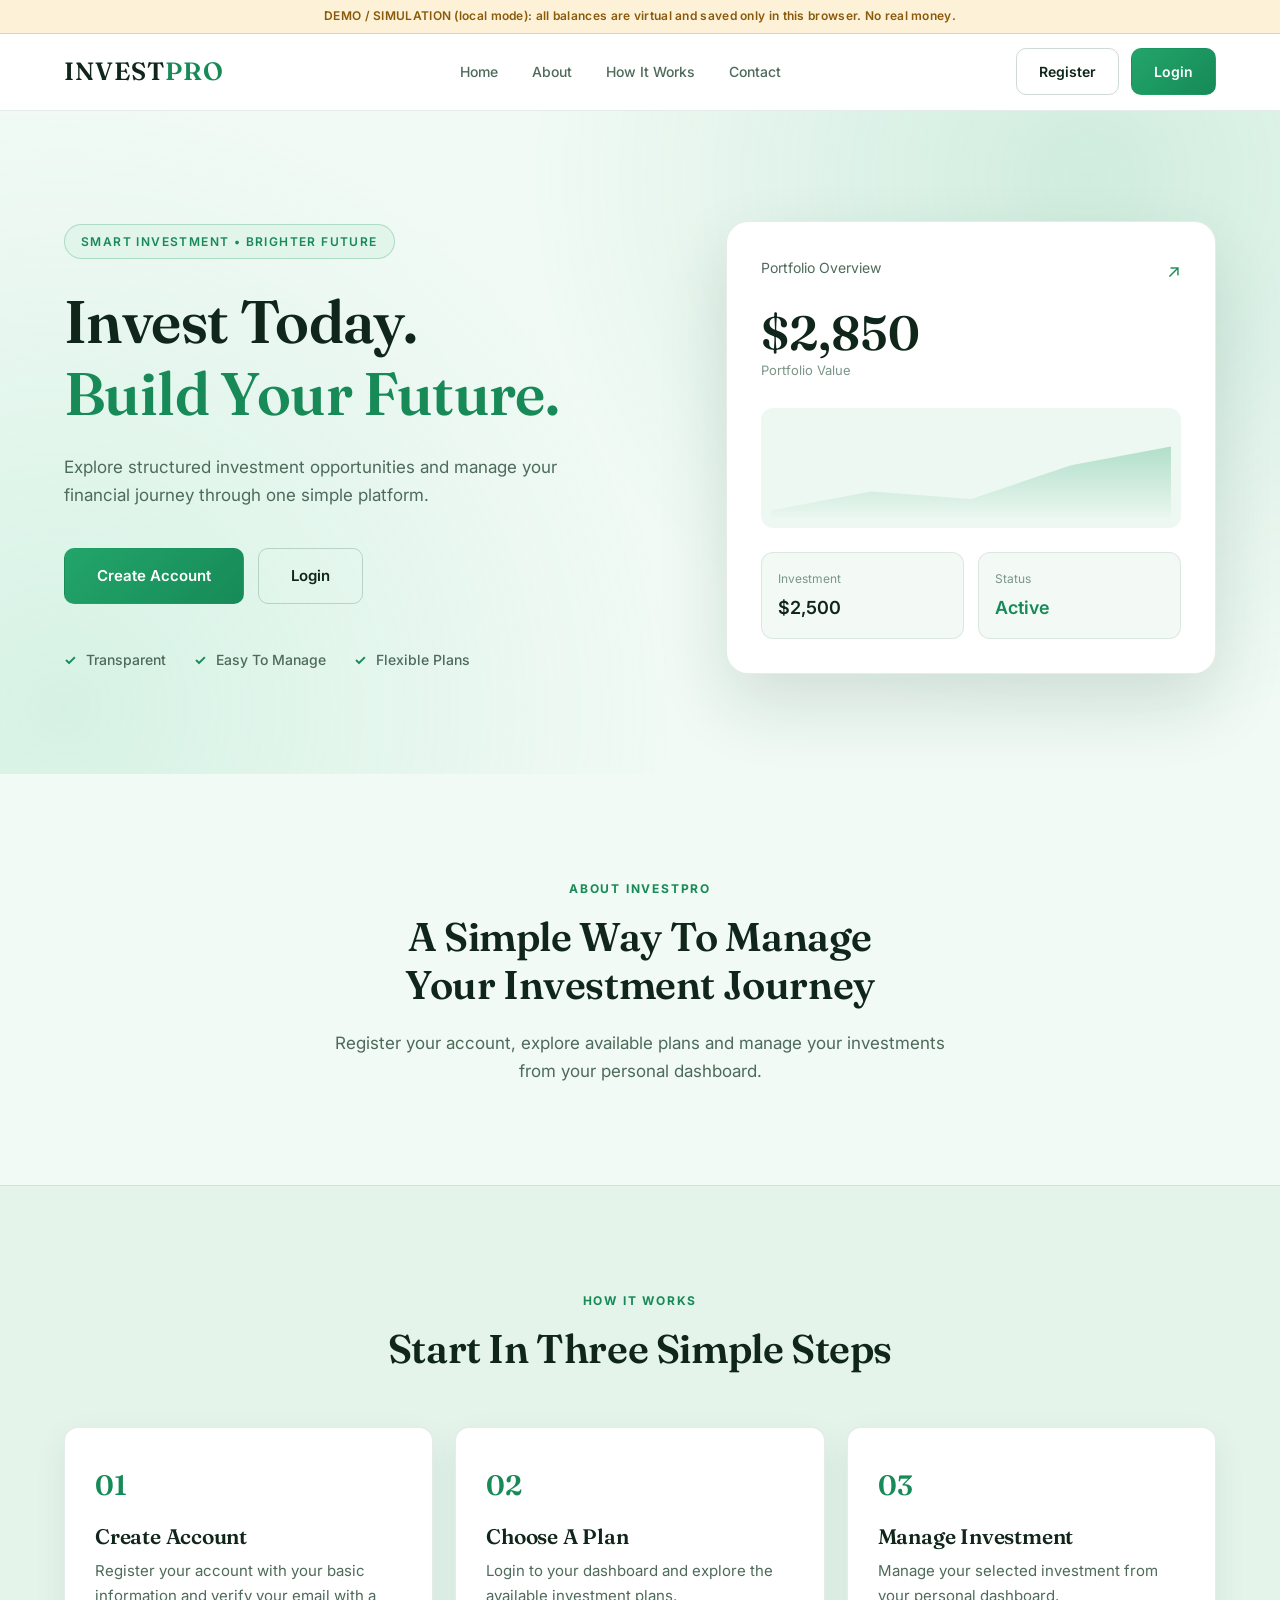
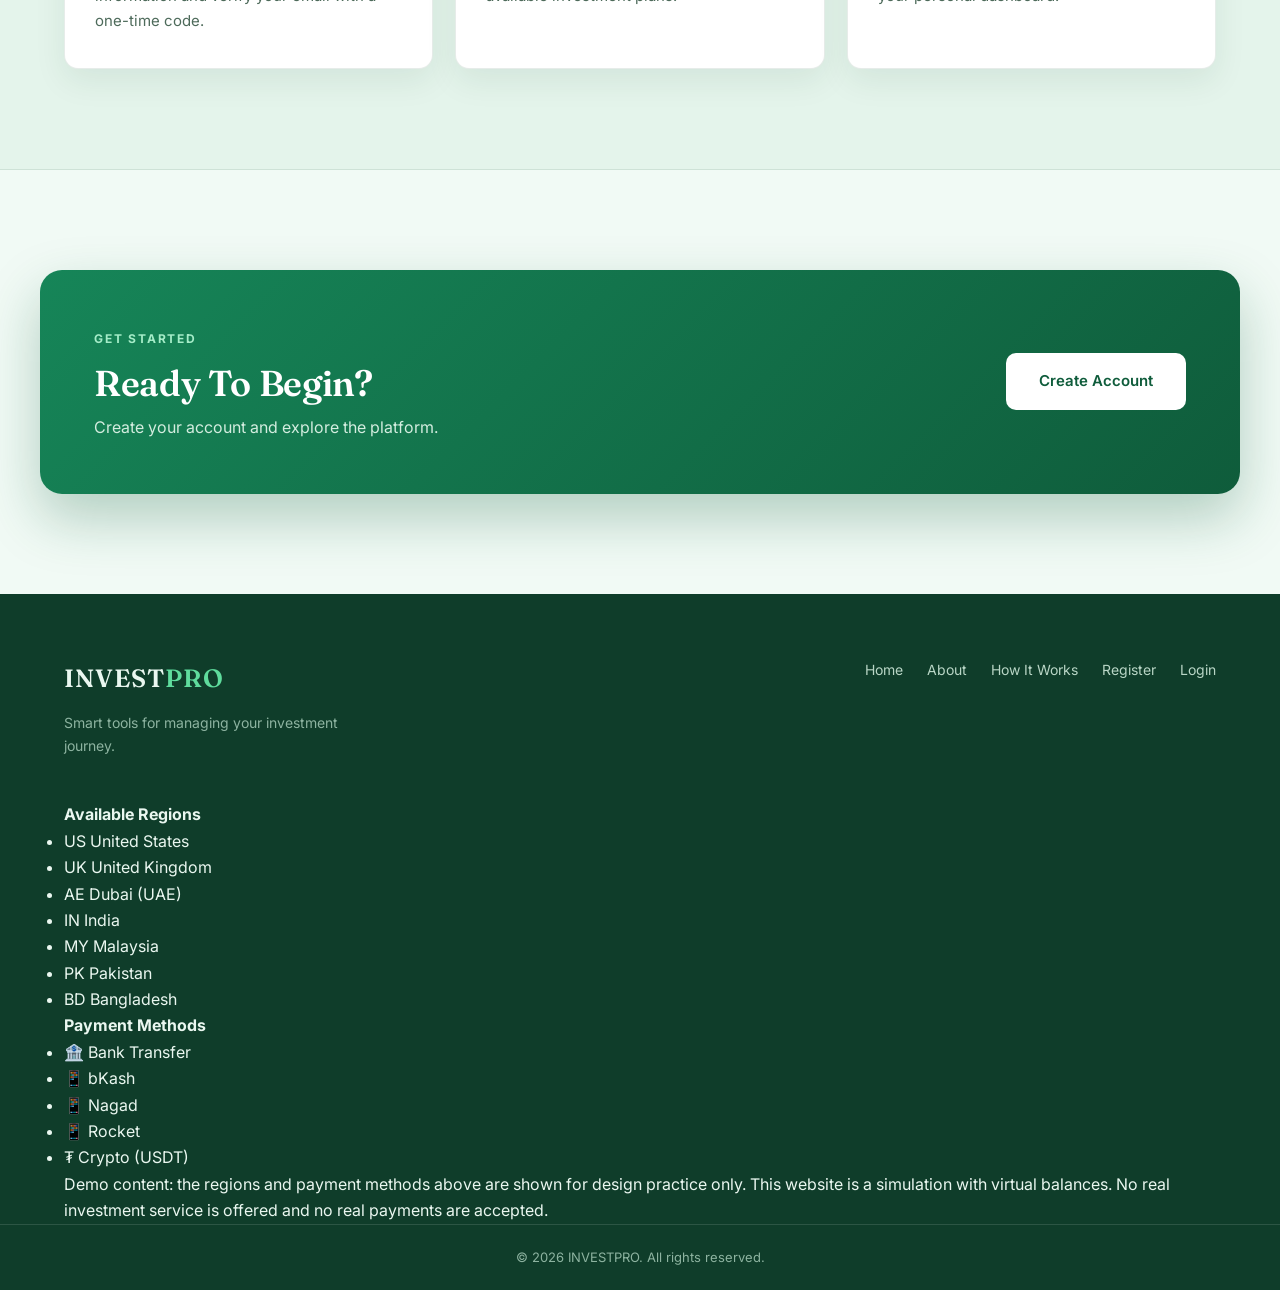
==== commit 280ef4bb: "Update footer with regions and payment methods Added footer information for available regions and pa" ====
--- a/index.html
+++ b/index.html
@@ -181,7 +181,7 @@
 
                     <p>
                         Register your account with your basic information
-                        and create your login credentials.
+                        and verify your email with a one-time code.
                     </p>
 
                 </div>
@@ -286,6 +286,49 @@
 
         </div>
 
+
+        <!-- REGIONS + PAYMENT METHODS -->
+        <div class="container footer-info">
+
+            <div class="footer-col">
+
+                <h4>Available Regions</h4>
+
+                <ul class="chip-list">
+                    <li><span class="cc">US</span> United States</li>
+                    <li><span class="cc">UK</span> United Kingdom</li>
+                    <li><span class="cc">AE</span> Dubai (UAE)</li>
+                    <li><span class="cc">IN</span> India</li>
+                    <li><span class="cc">MY</span> Malaysia</li>
+                    <li><span class="cc">PK</span> Pakistan</li>
+                    <li><span class="cc">BD</span> Bangladesh</li>
+                </ul>
+
+            </div>
+
+            <div class="footer-col">
+
+                <h4>Payment Methods</h4>
+
+                <ul class="chip-list">
+                    <li><span class="cc">🏦</span> Bank Transfer</li>
+                    <li><span class="cc">📱</span> bKash</li>
+                    <li><span class="cc">📱</span> Nagad</li>
+                    <li><span class="cc">📱</span> Rocket</li>
+                    <li><span class="cc">₮</span> Crypto (USDT)</li>
+                </ul>
+
+            </div>
+
+        </div>
+
+        <p class="container footer-note">
+            Demo content: the regions and payment methods above are shown for design practice only.
+            This website is a simulation with virtual balances. No real investment service is offered
+            and no real payments are accepted.
+        </p>
+
+
         <div class="copyright">
             © 2026 INVESTPRO. All rights reserved.
         </div>
--- a/style.css
+++ b/style.css
@@ -1,493 +1,1365 @@
-/* ================= AUTH PAGE ================= */
+@import url('https://fonts.googleapis.com/css2?family=Fraunces:opsz,wght@9..144,500;9..144,600&family=Inter:wght@400;500;600;700&display=swap');
+
+/* =====================================================
+   INVESTPRO - Light Green theme
+   Background  #f1faf5  (soft mint)
+   Cards       #ffffff
+   Accent      #178a58  (emerald)  /  #22a56a (bright)
+   Soft green  #e1f5ea
+   Footer      #0f3d2a  (deep forest)
+   Text        #10261b  | Muted #4d6a5a
+   ===================================================== */
+
+:root {
+    --bg: #f1faf5;
+    --bg-deep: #e4f4eb;
+    --surface: #ffffff;
+    --surface-2: #f5fbf8;
+    --line: rgba(18, 70, 45, 0.10);
+    --line-strong: rgba(18, 70, 45, 0.20);
+    --text: #10261b;
+    --muted: #4d6a5a;
+    --faint: #7b9588;
+
+    --accent: #178a58;
+    --accent-2: #22a56a;
+    --accent-soft: #e1f5ea;
+    --accent-ink: #ffffff;
+    --forest: #0f3d2a;
+
+    --good: #178a58;
+    --warn: #a86a0c;
+    --warn-soft: #fdf1d8;
+    --bad: #d64545;
+    --bad-soft: #fde8e8;
+
+    --shadow: 0 12px 32px rgba(16, 64, 40, 0.08);
+    --radius: 14px;
+    --serif: "Fraunces", Georgia, "Times New Roman", serif;
+    --sans: "Inter", "Segoe UI", Arial, sans-serif;
+
+    /* aliases so older inline code keeps working */
+    --gold: var(--accent);
+    --gold-light: var(--accent);
+    --gold-ink: var(--accent-ink);
+}
+
+
+/* ================= RESET & BASE ================= */
+
+* {
+    margin: 0;
+    padding: 0;
+    box-sizing: border-box;
+}
+
+html {
+    scroll-behavior: smooth;
+}
+
+body {
+    font-family: var(--sans);
+    background: var(--bg);
+    color: var(--text);
+    line-height: 1.65;
+    -webkit-font-smoothing: antialiased;
+}
+
+h1, h2, h3 {
+    font-family: var(--serif);
+    font-weight: 600;
+    letter-spacing: -0.01em;
+    line-height: 1.2;
+}
+
+a {
+    text-decoration: none;
+    color: inherit;
+}
+
+img {
+    max-width: 100%;
+}
+
+.container {
+    width: 100%;
+    max-width: 1200px;
+    margin: 0 auto;
+    padding: 0 24px;
+}
+
+:focus-visible {
+    outline: 2px solid var(--accent-2);
+    outline-offset: 3px;
+}
+
+
+/* ================= BUTTONS ================= */
+
+.btn {
+    display: inline-block;
+    padding: 11px 22px;
+    border-radius: 10px;
+    font-size: 14px;
+    font-weight: 600;
+    cursor: pointer;
+    border: 1px solid transparent;
+    transition: 0.25s;
+}
+
+.btn-primary {
+    background: linear-gradient(135deg, var(--accent-2), var(--accent));
+    color: var(--accent-ink);
+}
+
+.btn-primary:hover {
+    transform: translateY(-2px);
+    box-shadow: 0 10px 26px rgba(23, 138, 88, 0.3);
+}
+
+.btn-outline {
+    background: transparent;
+    color: var(--text);
+    border-color: var(--line-strong);
+}
+
+.btn-outline:hover {
+    border-color: var(--accent);
+    color: var(--accent);
+    background: var(--accent-soft);
+}
+
+.btn-large {
+    padding: 15px 32px;
+    font-size: 15px;
+}
+
+.full-btn {
+    width: 100%;
+    padding: 14px;
+    border: none;
+    border-radius: 10px;
+    background: linear-gradient(135deg, var(--accent-2), var(--accent));
+    color: var(--accent-ink);
+    font-family: inherit;
+    font-size: 15px;
+    font-weight: 600;
+    cursor: pointer;
+    transition: 0.25s;
+}
+
+.full-btn:hover {
+    transform: translateY(-2px);
+    box-shadow: 0 10px 26px rgba(23, 138, 88, 0.3);
+}
+
+
+/* ================= HEADER ================= */
+
+.header {
+    position: sticky;
+    top: 0;
+    z-index: 100;
+    background: rgba(255, 255, 255, 0.88);
+    backdrop-filter: blur(12px);
+    border-bottom: 1px solid var(--line);
+}
+
+.nav-wrapper {
+    height: 76px;
+    display: flex;
+    align-items: center;
+    justify-content: space-between;
+    gap: 20px;
+}
+
+.logo {
+    font-family: var(--serif);
+    font-size: 25px;
+    font-weight: 600;
+    letter-spacing: 0.04em;
+    color: var(--text);
+}
+
+.logo span {
+    color: var(--accent);
+}
+
+.nav-menu {
+    display: flex;
+    align-items: center;
+    gap: 34px;
+}
+
+.nav-menu a {
+    color: var(--muted);
+    font-size: 14px;
+    font-weight: 500;
+    transition: 0.25s;
+}
+
+.nav-menu a:hover {
+    color: var(--accent);
+}
+
+.nav-buttons {
+    display: flex;
+    align-items: center;
+    gap: 12px;
+}
+
+
+/* ================= HERO ================= */
+
+.hero {
+    padding: 110px 0 100px;
+    background:
+        radial-gradient(circle at 85% 10%, rgba(34, 165, 106, 0.16), transparent 45%),
+        radial-gradient(circle at 5% 90%, rgba(120, 214, 170, 0.22), transparent 45%),
+        var(--bg);
+}
+
+.hero-grid {
+    display: grid;
+    grid-template-columns: 1.1fr 0.9fr;
+    align-items: center;
+    gap: 64px;
+}
+
+.hero-label {
+    display: inline-block;
+    padding: 7px 16px;
+    margin-bottom: 26px;
+    border-radius: 30px;
+    border: 1px solid rgba(23, 138, 88, 0.25);
+    background: var(--accent-soft);
+    color: var(--accent);
+    font-size: 12px;
+    font-weight: 600;
+    letter-spacing: 1.4px;
+}
+
+.hero-content h1 {
+    font-size: 60px;
+    margin-bottom: 24px;
+}
+
+.hero-content h1 span {
+    color: var(--accent);
+}
+
+.hero-content p {
+    max-width: 520px;
+    color: var(--muted);
+    font-size: 17px;
+    margin-bottom: 38px;
+}
+
+.hero-buttons {
+    display: flex;
+    flex-wrap: wrap;
+    gap: 14px;
+    margin-bottom: 44px;
+}
+
+.trust-items {
+    display: flex;
+    flex-wrap: wrap;
+    gap: 28px;
+    color: var(--muted);
+    font-size: 14px;
+    font-weight: 500;
+}
+
+.trust-items strong {
+    color: var(--accent);
+    margin-right: 6px;
+}
+
+
+/* ================= HERO CARD ================= */
+
+.hero-card {
+    padding: 34px;
+    background: var(--surface);
+    border: 1px solid var(--line);
+    border-radius: 22px;
+    box-shadow: 0 30px 70px rgba(16, 64, 40, 0.14);
+}
+
+.card-top {
+    display: flex;
+    justify-content: space-between;
+    color: var(--muted);
+    font-size: 14px;
+    margin-bottom: 22px;
+}
+
+.card-top span:last-child {
+    color: var(--accent);
+    font-size: 18px;
+}
+
+.portfolio-value {
+    font-family: var(--serif);
+    font-size: 48px;
+    font-weight: 600;
+    line-height: 1.1;
+}
+
+.portfolio-label {
+    color: var(--faint);
+    font-size: 13px;
+    margin-bottom: 26px;
+}
+
+.chart {
+    height: 120px;
+    margin-bottom: 24px;
+    padding: 10px;
+    border-radius: 12px;
+    background: #eef8f2;
+    display: flex;
+    align-items: flex-end;
+}
+
+.chart-line {
+    width: 100%;
+    height: 75%;
+    border-top: 3px solid var(--accent);
+    background: linear-gradient(to top, rgba(34, 165, 106, 0.02), rgba(34, 165, 106, 0.3));
+    clip-path: polygon(0 90%, 25% 65%, 50% 75%, 75% 30%, 100% 5%, 100% 100%, 0 100%);
+}
+
+.portfolio-stats {
+    display: grid;
+    grid-template-columns: 1fr 1fr;
+    gap: 14px;
+}
+
+.portfolio-stats > div {
+    padding: 16px;
+    border-radius: 12px;
+    background: #f3faf6;
+    border: 1px solid var(--line);
+}
+
+.portfolio-stats span {
+    display: block;
+    color: var(--faint);
+    font-size: 12px;
+    margin-bottom: 4px;
+}
+
+.portfolio-stats strong {
+    font-size: 18px;
+    font-weight: 600;
+}
+
+.portfolio-stats strong.active {
+    color: var(--good);
+}
+
+
+/* ================= SECTIONS ================= */
+
+.about-section,
+.steps-section,
+.contact-section,
+.info-section,
+.steps {
+    padding: 100px 0;
+    text-align: center;
+}
+
+.info-section,
+.steps {
+    padding-left: 8%;
+    padding-right: 8%;
+}
+
+.steps-section {
+    background: var(--bg-deep);
+    border-top: 1px solid var(--line);
+    border-bottom: 1px solid var(--line);
+}
+
+.section-label,
+.auth-title span,
+.dashboard-title span,
+.section-heading span {
+    display: inline-block;
+    color: var(--accent);
+    font-size: 12px;
+    font-weight: 700;
+    letter-spacing: 1.8px;
+}
+
+.section-label {
+    margin-bottom: 14px;
+}
+
+.about-section h2,
+.steps-section h2 {
+    font-size: 40px;
+    margin-bottom: 20px;
+}
+
+.section-description {
+    max-width: 620px;
+    margin: 0 auto;
+    color: var(--muted);
+    font-size: 17px;
+}
+
+
+/* ================= STEPS ================= */
+
+.steps-grid,
+.step-container {
+    display: grid;
+    grid-template-columns: repeat(3, 1fr);
+    gap: 22px;
+    margin-top: 54px;
+}
+
+.step-card {
+    padding: 34px 30px;
+    text-align: left;
+    background: var(--surface);
+    border-radius: var(--radius);
+    border: 1px solid var(--line);
+    box-shadow: var(--shadow);
+    transition: 0.25s;
+}
+
+.step-card:hover {
+    transform: translateY(-4px);
+    border-color: rgba(23, 138, 88, 0.4);
+}
+
+.step-number,
+.step-card b {
+    font-family: var(--serif);
+    color: var(--accent);
+    font-size: 28px;
+    font-weight: 600;
+}
+
+.step-card h3 {
+    margin: 16px 0 10px;
+    font-size: 21px;
+}
+
+.step-card p {
+    color: var(--muted);
+    font-size: 15px;
+}
+
+
+/* ================= CONTACT / CTA BANNER ================= */
+
+.contact-box,
+.dashboard-action {
+    --text: #ffffff;
+    --muted: #d3eddf;
+    color: var(--text);
+    background: linear-gradient(135deg, #168558, #0f5c3b);
+    box-shadow: 0 24px 55px rgba(15, 92, 59, 0.28);
+}
+
+.contact-box {
+    display: flex;
+    align-items: center;
+    justify-content: space-between;
+    gap: 30px;
+    padding: 54px;
+    text-align: left;
+    border-radius: 22px;
+}
+
+.contact-box .section-label {
+    color: #a5ecc8;
+}
+
+.contact-box h2 {
+    font-size: 36px;
+    margin-bottom: 8px;
+}
+
+.contact-box p {
+    color: var(--muted);
+}
+
+.contact-box .btn-primary,
+.dashboard-action .btn-primary {
+    background: #ffffff;
+    color: #0f5c3b;
+}
+
+.contact-box .btn-primary:hover,
+.dashboard-action .btn-primary:hover {
+    box-shadow: 0 10px 26px rgba(0, 0, 0, 0.25);
+}
+
+
+/* ================= FOOTER ================= */
+
+.footer {
+    --text: #eaf7f0;
+    --muted: #b9d6c6;
+    --faint: #8db3a0;
+    --line: rgba(255, 255, 255, 0.12);
+    color: var(--text);
+    padding-top: 64px;
+    background: var(--forest);
+}
+
+.footer .logo span {
+    color: #5fdc9d;
+}
+
+.footer-content {
+    display: flex;
+    justify-content: space-between;
+    gap: 30px;
+    padding-bottom: 44px;
+}
+
+.footer-content p {
+    margin-top: 12px;
+    max-width: 320px;
+    color: var(--faint);
+    font-size: 14px;
+}
+
+.footer-links {
+    display: flex;
+    flex-wrap: wrap;
+    gap: 24px;
+    align-content: flex-start;
+}
+
+.footer-links a {
+    color: var(--muted);
+    font-size: 14px;
+    transition: 0.25s;
+}
+
+.footer-links a:hover {
+    color: #5fdc9d;
+}
+
+.copyright {
+    padding: 22px 24px;
+    text-align: center;
+    color: var(--faint);
+    font-size: 13px;
+    border-top: 1px solid var(--line);
+}
+
+
+/* ================= AUTH PAGES ================= */
 
 .auth-page {
     min-height: 100vh;
-    background: #050b16;
-}
-
+    background:
+        radial-gradient(circle at 50% 0%, rgba(34, 165, 106, 0.16), transparent 50%),
+        var(--bg);
+}
+
+.auth-page .header {
+    height: 76px;
+    padding: 0 6%;
+    display: flex;
+    align-items: center;
+    justify-content: space-between;
+}
 
 .auth-container {
-    min-height: calc(100vh - 80px);
-
+    min-height: calc(100vh - 76px);
     display: flex;
     align-items: center;
     justify-content: center;
-
     padding: 50px 20px;
 }
-
 
 .auth-box {
     width: 100%;
     max-width: 520px;
-
-    padding: 40px;
-
-    background: #0b1726;
-
-    border: 1px solid rgba(255,255,255,0.08);
-
-    border-radius: 18px;
-
-    box-shadow:
-        0 25px 70px rgba(0,0,0,0.4);
-}
-
+    padding: 44px;
+    background: var(--surface);
+    border: 1px solid var(--line);
+    border-radius: 22px;
+    box-shadow: 0 30px 70px rgba(16, 64, 40, 0.14);
+}
 
 .auth-title {
     text-align: center;
-    margin-bottom: 30px;
-}
-
-
-.auth-title span,
-.dashboard-title span,
-.section-heading span {
-    color: #24e0a5;
-
-    font-size: 12px;
-
-    font-weight: 700;
-
-    letter-spacing: 2px;
-}
-
+    margin-bottom: 32px;
+}
 
 .auth-title h1 {
     margin: 10px 0;
-
-    font-size: 34px;
-}
-
+    font-size: 36px;
+    color: var(--text);
+}
 
 .auth-title p {
-    color: #8290a3;
-}
-
+    color: var(--muted);
+}
 
 .form-row {
     display: grid;
-
     grid-template-columns: 1fr 1fr;
-
     gap: 15px;
 }
-
 
 .form-group {
     margin-bottom: 18px;
 }
 
-
 .form-group label {
     display: block;
-
     margin-bottom: 8px;
-
-    color: #aeb9c8;
-
+    color: var(--muted);
     font-size: 13px;
-}
-
+    font-weight: 600;
+}
 
 .form-group input {
     width: 100%;
-
-    padding: 14px;
-
-    border-radius: 8px;
-
-    border: 1px solid rgba(255,255,255,0.1);
-
+    padding: 14px 16px;
+    border-radius: 10px;
+    border: 1px solid var(--line-strong);
     outline: none;
-
-    background: #07111e;
-
-    color: #fff;
-
+    background: #fbfefc;
+    color: var(--text);
+    font-family: inherit;
     font-size: 14px;
-}
-
+    transition: 0.25s;
+}
+
+.form-group input::placeholder {
+    color: var(--faint);
+}
 
 .form-group input:focus {
-    border-color: #24e0a5;
-}
-
-
-.full-btn {
-    width: 100%;
-
-    padding: 14px;
-
-    border: none;
-
-    border-radius: 8px;
-
-    background: #24e0a5;
-
-    color: #03120e;
-
-    font-size: 15px;
-
-    font-weight: 700;
-
-    cursor: pointer;
-
-    transition: 0.3s;
-}
-
-
-.full-btn:hover {
-    box-shadow:
-        0 8px 25px rgba(36,224,165,0.2);
-
-    transform: translateY(-2px);
-}
-
+    border-color: var(--accent);
+    background: #ffffff;
+    box-shadow: 0 0 0 3px rgba(34, 165, 106, 0.18);
+}
 
 .form-bottom {
     text-align: center;
-
-    color: #7f8da0;
-
-    margin-top: 22px;
-
+    color: var(--faint);
+    margin-top: 24px;
     font-size: 13px;
 }
 
-
 .form-bottom a {
-    color: #24e0a5;
-
-    text-decoration: none;
+    color: var(--accent);
+    font-weight: 600;
+}
+
+.form-bottom a:hover {
+    text-decoration: underline;
 }
 
 
 /* ================= DASHBOARD ================= */
 
 .dashboard-header {
-    height: 75px;
-
+    height: 76px;
     padding: 0 6%;
-
-    display: flex;
-
+    display: flex;
     align-items: center;
-
     justify-content: space-between;
-
-    border-bottom:
-        1px solid rgba(255,255,255,0.08);
-
-    background: #07101d;
-}
-
+    border-bottom: 1px solid var(--line);
+    background: #ffffff;
+}
 
 .user-menu {
     display: flex;
-
     align-items: center;
-
-    gap: 15px;
-
-    color: #aeb9c8;
-
+    gap: 16px;
+    color: var(--muted);
     font-size: 14px;
 }
 
-
 .user-menu button {
-    border: 1px solid rgba(255,255,255,0.12);
-
+    border: 1px solid var(--line-strong);
     background: transparent;
-
-    color: #fff;
-
-    padding: 9px 15px;
-
-    border-radius: 7px;
-
+    color: var(--text);
+    padding: 9px 18px;
+    border-radius: 9px;
+    font-family: inherit;
+    font-size: 13px;
+    font-weight: 600;
     cursor: pointer;
-}
-
+    transition: 0.25s;
+}
+
+.user-menu button:hover {
+    border-color: var(--accent);
+    color: var(--accent);
+    background: var(--accent-soft);
+}
 
 .dashboard {
-    padding: 70px 8%;
-}
-
+    max-width: 1200px;
+    margin: 0 auto;
+    padding: 70px 24px;
+}
 
 .dashboard-title {
-    margin-bottom: 40px;
-}
-
+    margin-bottom: 42px;
+}
 
 .dashboard-title h1 {
-    font-size: 40px;
-
+    font-size: 42px;
     margin: 12px 0;
 }
 
-
 .dashboard-title p {
-    color: #8390a2;
-}
-
+    color: var(--muted);
+}
 
 .dashboard-cards {
     display: grid;
-
-    grid-template-columns:
-        repeat(3, 1fr);
-
-    gap: 20px;
-}
-
+    grid-template-columns: repeat(3, 1fr);
+    gap: 22px;
+}
 
 .dash-card {
     padding: 30px;
-
-    background: #0b1726;
-
-    border:
-        1px solid rgba(255,255,255,0.07);
-
-    border-radius: 14px;
-}
-
+    background: var(--surface);
+    border: 1px solid var(--line);
+    border-radius: var(--radius);
+    box-shadow: var(--shadow);
+    transition: 0.25s;
+}
+
+.dash-card:hover {
+    border-color: rgba(23, 138, 88, 0.4);
+}
 
 .dash-card small {
     display: block;
-
-    color: #7e8c9e;
-
+    color: var(--faint);
+    font-size: 13px;
     margin-bottom: 12px;
 }
 
-
 .dash-card strong {
-    font-size: 28px;
-}
-
+    font-family: var(--serif);
+    font-size: 32px;
+    font-weight: 600;
+}
 
 .dashboard-action {
-    margin-top: 35px;
-
-    padding: 35px;
-
-    background:
-        linear-gradient(
-            135deg,
-            #0b1c2b,
-            #0a1624
-        );
-
-    border-radius: 16px;
-
-    border:
-        1px solid rgba(36,224,165,0.15);
-}
-
+    margin-top: 36px;
+    padding: 40px;
+    border-radius: 18px;
+}
 
 .dashboard-action h2 {
     margin-bottom: 10px;
-}
-
+    font-size: 28px;
+}
 
 .dashboard-action p {
-    color: #7e8c9e;
-
-    margin-bottom: 25px;
-}
-
-
-/* ================= PLANS ================= */
+    color: var(--muted);
+    margin-bottom: 26px;
+}
+
+.my-deposits {
+    margin-top: 44px;
+}
+
+.my-deposits h2 {
+    margin-bottom: 18px;
+    font-size: 26px;
+}
+
+
+/* ================= TABLES & BADGES ================= */
+
+.table-box {
+    overflow-x: auto;
+    background: var(--surface);
+    border: 1px solid var(--line);
+    border-radius: 14px;
+    box-shadow: var(--shadow);
+}
+
+.table-box table {
+    width: 100%;
+    min-width: 560px;
+    border-collapse: collapse;
+}
+
+.table-box th,
+.table-box td {
+    padding: 15px 18px;
+    text-align: left;
+    font-size: 14px;
+    border-bottom: 1px solid var(--line);
+}
+
+.table-box th {
+    color: var(--faint);
+    font-size: 12px;
+    font-weight: 700;
+    letter-spacing: 1px;
+    background: #f0f8f3;
+}
+
+.table-box tr:last-child td {
+    border-bottom: none;
+}
+
+.table-box td.muted {
+    color: var(--muted);
+}
+
+.table-box .empty {
+    padding: 44px 24px;
+    text-align: center;
+    color: var(--muted);
+    font-size: 14px;
+}
+
+.badge {
+    display: inline-block;
+    padding: 4px 12px;
+    border-radius: 20px;
+    font-size: 12px;
+    font-weight: 700;
+}
+
+.badge.Pending  { background: var(--warn-soft);   color: var(--warn); }
+.badge.Approved { background: var(--accent-soft); color: var(--accent); }
+.badge.Rejected { background: var(--bad-soft);    color: var(--bad); }
+
+
+/* ================= INVESTMENT PLANS ================= */
 
 .plans-page {
-    padding: 70px 6%;
-}
-
+    max-width: 1300px;
+    margin: 0 auto;
+    padding: 70px 24px;
+}
+
+.plans-page .dashboard-title {
+    text-align: center;
+    margin-bottom: 54px;
+}
+
+.plans-page .dashboard-title p {
+    max-width: 560px;
+    margin: 0 auto;
+}
 
 .plans-container {
     display: grid;
-
-    grid-template-columns:
-        repeat(4, 1fr);
-
-    gap: 20px;
-}
-
+    grid-template-columns: repeat(4, 1fr);
+    gap: 22px;
+}
 
 .plan-card {
     position: relative;
-
-    padding: 30px;
-
-    background: #0b1726;
-
-    border:
-        1px solid rgba(255,255,255,0.08);
-
-    border-radius: 16px;
-
+    display: flex;
+    flex-direction: column;
+    overflow: hidden;
+    padding: 34px 28px;
+    background: var(--surface);
+    border: 1px solid var(--line);
+    border-radius: 18px;
+    box-shadow: var(--shadow);
     transition: 0.3s;
 }
 
+.plan-card::before {
+    content: "";
+    position: absolute;
+    top: 0;
+    left: 0;
+    width: 100%;
+    height: 4px;
+    background: linear-gradient(90deg, var(--accent-2), var(--accent));
+    opacity: 0.35;
+    transition: 0.3s;
+}
 
 .plan-card:hover {
-    transform: translateY(-7px);
-
-    border-color:
-        rgba(36,224,165,0.35);
-}
-
+    transform: translateY(-6px);
+    border-color: rgba(23, 138, 88, 0.45);
+    box-shadow: 0 24px 50px rgba(16, 64, 40, 0.15);
+}
+
+.plan-card:hover::before {
+    opacity: 1;
+}
 
 .plan-card.featured {
-    border-color: #24e0a5;
-}
-
+    border-color: var(--accent);
+    background: linear-gradient(180deg, #ecf9f2, #ffffff 60%);
+    box-shadow: 0 0 0 1px rgba(23, 138, 88, 0.3), 0 26px 55px rgba(23, 138, 88, 0.16);
+}
+
+.plan-card.featured::before {
+    opacity: 1;
+}
 
 .popular {
     position: absolute;
-
-    top: 15px;
-
-    right: 15px;
-
-    padding: 5px 9px;
-
+    top: 18px;
+    right: 18px;
+    padding: 5px 11px;
     border-radius: 20px;
-
-    background: #24e0a5;
-
-    color: #03120e;
-
-    font-size: 9px;
-
-    font-weight: 800;
-}
-
+    background: linear-gradient(135deg, var(--accent-2), var(--accent));
+    color: var(--accent-ink);
+    font-size: 10px;
+    font-weight: 700;
+    letter-spacing: 1px;
+}
 
 .plan-name {
-    color: #24e0a5;
-
+    color: var(--accent);
     font-size: 13px;
-
-    font-weight: 800;
-
+    font-weight: 700;
     letter-spacing: 2px;
-
-    margin-bottom: 15px;
-}
-
+    margin-bottom: 14px;
+}
 
 .plan-card h2 {
-    font-size: 27px;
-
-    margin-bottom: 25px;
-}
-
+    font-size: 30px;
+    padding-bottom: 22px;
+    margin-bottom: 8px;
+    border-bottom: 1px solid var(--line);
+}
 
 .plan-line {
     display: flex;
-
     justify-content: space-between;
-
-    padding: 13px 0;
-
-    color: #8491a3;
-
+    padding: 15px 0;
+    color: var(--muted);
+    font-size: 14px;
+    border-bottom: 1px solid var(--line);
+}
+
+.plan-line strong {
+    color: var(--text);
+    font-weight: 600;
+}
+
+.plan-card .plan-line:last-of-type {
+    margin-bottom: 28px;
+}
+
+.plan-card .full-btn {
+    margin-top: auto;
+    background: transparent;
+    border: 1px solid rgba(23, 138, 88, 0.55);
+    color: var(--accent);
+}
+
+.plan-card .full-btn:hover {
+    background: linear-gradient(135deg, var(--accent-2), var(--accent));
+    color: var(--accent-ink);
+}
+
+.plan-card.featured .full-btn {
+    background: linear-gradient(135deg, var(--accent-2), var(--accent));
+    color: var(--accent-ink);
+    border-color: transparent;
+}
+
+
+/* ================= DEPOSIT PAGE ================= */
+
+.deposit-page {
+    max-width: 1000px;
+    margin: 0 auto;
+    padding: 70px 24px;
+}
+
+.back-link {
+    color: var(--muted);
+    font-size: 14px;
+    transition: 0.25s;
+}
+
+.back-link:hover {
+    color: var(--accent);
+}
+
+.deposit-layout {
+    display: grid;
+    grid-template-columns: 0.9fr 1.1fr;
+    gap: 24px;
+    align-items: start;
+}
+
+.deposit-plan {
+    padding: 34px 28px;
+    background: linear-gradient(180deg, #ecf9f2, #ffffff 70%);
+    border: 1px solid rgba(23, 138, 88, 0.35);
+    border-radius: 18px;
+    box-shadow: var(--shadow);
+}
+
+.deposit-plan h2 {
+    font-size: 32px;
+    padding-bottom: 22px;
+    margin-bottom: 8px;
+    border-bottom: 1px solid var(--line);
+}
+
+.change-plan {
+    display: inline-block;
+    margin-top: 22px;
+    color: var(--accent);
+    font-size: 14px;
+    font-weight: 600;
+}
+
+.change-plan:hover {
+    text-decoration: underline;
+}
+
+.deposit-box {
+    padding: 36px;
+    background: var(--surface);
+    border: 1px solid var(--line);
+    border-radius: 18px;
+    box-shadow: var(--shadow);
+}
+
+.deposit-box .form-group select {
+    width: 100%;
+    padding: 14px 16px;
+    border-radius: 10px;
+    border: 1px solid var(--line-strong);
+    outline: none;
+    background: #fbfefc;
+    color: var(--text);
+    font-family: inherit;
+    font-size: 14px;
+    transition: 0.25s;
+}
+
+.deposit-box .form-group select:focus {
+    border-color: var(--accent);
+    box-shadow: 0 0 0 3px rgba(34, 165, 106, 0.18);
+}
+
+.amount-wrap {
+    position: relative;
+}
+
+.amount-wrap span {
+    position: absolute;
+    top: 50%;
+    left: 16px;
+    transform: translateY(-50%);
+    color: var(--accent);
+    font-weight: 700;
+}
+
+.amount-wrap input {
+    padding-left: 34px;
+    font-size: 18px;
+    font-weight: 600;
+}
+
+.quick-amounts {
+    display: flex;
+    gap: 10px;
+    margin-top: 12px;
+}
+
+.chip {
+    padding: 7px 16px;
+    border-radius: 20px;
+    border: 1px solid var(--line-strong);
+    background: transparent;
+    color: var(--muted);
+    font-family: inherit;
+    font-size: 12px;
+    font-weight: 600;
+    cursor: pointer;
+    transition: 0.25s;
+}
+
+.chip:hover {
+    border-color: var(--accent);
+    color: var(--accent);
+    background: var(--accent-soft);
+}
+
+.form-hint {
+    margin-top: 12px;
+    color: var(--faint);
     font-size: 13px;
-
-    border-bottom:
-        1px solid rgba(255,255,255,0.06);
-}
-
-
-.plan-line strong {
-    color: #fff;
-}
-
-
-/* ================= INFO ================= */
-
-.info-section,
-.steps {
-    padding: 100px 8%;
-
+}
+
+.form-hint.is-bad {
+    color: var(--bad);
+}
+
+.deposit-summary {
+    display: grid;
+    grid-template-columns: repeat(3, 1fr);
+    gap: 12px;
+    margin: 6px 0 22px;
+    padding: 18px;
+    border-radius: 12px;
+    background: #f3faf6;
+    border: 1px solid var(--line);
+}
+
+.deposit-summary span {
+    display: block;
+    color: var(--faint);
+    font-size: 12px;
+    margin-bottom: 4px;
+}
+
+.deposit-summary strong {
+    font-size: 15px;
+    font-weight: 600;
+}
+
+.form-error {
+    min-height: 22px;
+    margin-bottom: 12px;
+    color: var(--bad);
+    font-size: 13px;
+    font-weight: 500;
+}
+
+.deposit-success {
     text-align: center;
-}
-
-
-.step-container {
+    padding: 20px 0;
+}
+
+.deposit-success[hidden],
+#depositForm[hidden] {
+    display: none;
+}
+
+.success-icon {
+    width: 64px;
+    height: 64px;
+    margin: 0 auto 20px;
+    display: flex;
+    align-items: center;
+    justify-content: center;
+    border-radius: 50%;
+    background: var(--accent-soft);
+    border: 1px solid rgba(23, 138, 88, 0.4);
+    color: var(--accent);
+    font-size: 28px;
+}
+
+.deposit-success h2 {
+    font-size: 26px;
+    margin-bottom: 10px;
+}
+
+.deposit-success p {
+    color: var(--muted);
+    margin-bottom: 26px;
+}
+
+
+/* ================= PAYMENT METHODS ================= */
+
+.method-tabs {
     display: grid;
-
-    grid-template-columns:
-        repeat(3, 1fr);
-
-    gap: 20px;
-
-    margin-top: 45px;
-}
-
-
-.step-card {
-    padding: 30px;
-
-    text-align: left;
-
-    background: #0b1726;
-
-    border-radius: 14px;
-
-    border:
-        1px solid rgba(255,255,255,0.07);
-}
-
-
-.step-card b {
-    color: #24e0a5;
-
-    font-size: 25px;
-}
-
-
-.step-card h3 {
-    margin: 15px 0 10px;
-}
-
-
-.step-card p {
-    color: #7f8c9d;
-
-    line-height: 1.6;
-
-    font-size: 14px;
-}
-
-
-/* ================= MOBILE ================= */
-
-@media(max-width:900px) {
-
+    grid-template-columns: repeat(3, 1fr);
+    gap: 10px;
+}
+
+.method-tab {
+    padding: 14px 8px;
+    border-radius: 12px;
+    border: 1px solid var(--line-strong);
+    background: #fbfefc;
+    color: var(--muted);
+    font-family: inherit;
+    font-size: 13px;
+    font-weight: 600;
+    cursor: pointer;
+    transition: 0.25s;
+}
+
+.method-tab b {
+    display: block;
+    margin-bottom: 4px;
+    font-size: 20px;
+}
+
+.method-tab:hover {
+    border-color: rgba(23, 138, 88, 0.5);
+    color: var(--text);
+}
+
+.method-tab.active {
+    border-color: var(--accent);
+    background: var(--accent-soft);
+    color: var(--accent);
+}
+
+.method-panel {
+    margin-bottom: 6px;
+    padding-top: 6px;
+}
+
+.method-panel[hidden] {
+    display: none;
+}
+
+.method-panel .form-row {
+    gap: 14px;
+}
+
+.pay-info {
+    margin-bottom: 20px;
+    padding: 18px;
+    border-radius: 12px;
+    background: var(--accent-soft);
+    border: 1px solid rgba(23, 138, 88, 0.28);
+}
+
+.pay-title {
+    margin-bottom: 10px;
+    color: var(--accent);
+    font-size: 13px;
+    font-weight: 700;
+}
+
+.pay-row {
+    display: flex;
+    align-items: center;
+    gap: 12px;
+    padding: 9px 0;
+    border-bottom: 1px solid rgba(23, 138, 88, 0.15);
+    font-size: 13px;
+}
+
+.pay-row:last-child {
+    border-bottom: none;
+}
+
+.pay-row span {
+    flex: 0 0 120px;
+    color: var(--muted);
+}
+
+.pay-row b {
+    flex: 1;
+    min-width: 0;
+    color: var(--text);
+    font-weight: 600;
+    word-break: break-all;
+}
+
+.copy-btn {
+    padding: 5px 12px;
+    border-radius: 8px;
+    border: 1px solid rgba(23, 138, 88, 0.4);
+    background: #ffffff;
+    color: var(--accent);
+    font-family: inherit;
+    font-size: 12px;
+    font-weight: 600;
+    cursor: pointer;
+    transition: 0.25s;
+}
+
+.copy-btn:hover {
+    background: var(--accent);
+    color: var(--accent-ink);
+}
+
+.pay-note {
+    margin-bottom: 16px;
+    color: var(--faint);
+    font-size: 12px;
+}
+
+
+/* ================= RESPONSIVE ================= */
+
+@media (max-width: 1100px) {
     .plans-container {
-        grid-template-columns: 1fr 1fr;
-    }
-
+        grid-template-columns: repeat(2, 1fr);
+    }
+}
+
+@media (max-width: 900px) {
+    .nav-menu {
+        display: none;
+    }
+
+    .hero {
+        padding: 70px 0;
+    }
+
+    .hero-grid {
+        grid-template-columns: 1fr;
+    }
+
+    .hero-content h1 {
+        font-size: 42px;
+    }
+
+    .steps-grid,
+    .step-container,
     .dashboard-cards {
         grid-template-columns: 1fr;
     }
 
-}
-
-
-@media(max-width:600px) {
+    .contact-box {
+        flex-direction: column;
+        text-align: center;
+        padding: 36px 26px;
+    }
+
+    .footer-content {
+        flex-direction: column;
+    }
+}
+
+@media (max-width: 800px) {
+    .deposit-layout {
+        grid-template-columns: 1fr;
+    }
+
+    .deposit-summary {
+        grid-template-columns: 1fr;
+    }
+}
+
+@media (max-width: 600px) {
+    .hero-content h1 {
+        font-size: 34px;
+    }
+
+    .about-section h2,
+    .steps-section h2 {
+        font-size: 29px;
+    }
 
     .form-row {
         grid-template-columns: 1fr;
     }
 
     .auth-box {
-        padding: 25px;
+        padding: 26px;
     }
 
     .plans-container {
@@ -495,7 +1367,304 @@
     }
 
     .dashboard-title h1 {
-        font-size: 30px;
-    }
-
-}
+        font-size: 31px;
+    }
+
+    .nav-buttons .btn {
+        padding: 9px 14px;
+    }
+}
+
+@media (max-width: 520px) {
+    .method-tabs {
+        grid-template-columns: 1fr;
+    }
+
+    .pay-row span {
+        flex-basis: 90px;
+    }
+}
+
+@media (prefers-reduced-motion: reduce) {
+    * {
+        transition: none !important;
+        scroll-behavior: auto !important;
+    }
+}
+
+
+/* ================= DASHBOARD MENU & VIEWS ================= */
+
+.dash-menu {
+    display: flex;
+    gap: 8px;
+    margin-bottom: 34px;
+    padding: 6px;
+    width: fit-content;
+    max-width: 100%;
+    overflow-x: auto;
+    background: var(--surface);
+    border: 1px solid var(--line);
+    border-radius: 14px;
+    box-shadow: var(--shadow);
+}
+
+.dash-menu button {
+    padding: 11px 22px;
+    border: none;
+    border-radius: 10px;
+    background: transparent;
+    color: var(--muted);
+    font-family: inherit;
+    font-size: 14px;
+    font-weight: 600;
+    white-space: nowrap;
+    cursor: pointer;
+    transition: 0.25s;
+}
+
+.dash-menu button:hover {
+    color: var(--accent);
+}
+
+.dash-menu button.active {
+    background: linear-gradient(135deg, var(--accent-2), var(--accent));
+    color: var(--accent-ink);
+}
+
+.dash-view[hidden] {
+    display: none;
+}
+
+.view-head {
+    margin-bottom: 22px;
+}
+
+.view-head h2 {
+    font-size: 28px;
+    margin-bottom: 6px;
+}
+
+.view-head p {
+    color: var(--muted);
+    font-size: 14px;
+}
+
+.dash-view .table-box table {
+    min-width: 860px;
+}
+
+#view-history .table-box table,
+.log-box .table-box table {
+    min-width: 520px;
+}
+
+.table-box small {
+    color: var(--faint);
+}
+
+.log-box {
+    margin-top: 28px;
+}
+
+.log-head {
+    display: flex;
+    align-items: center;
+    justify-content: space-between;
+    gap: 12px;
+    margin-bottom: 14px;
+}
+
+.log-head h3 {
+    font-size: 20px;
+}
+
+.withdraw-layout {
+    display: grid;
+    grid-template-columns: 0.9fr 1.1fr;
+    gap: 24px;
+    align-items: start;
+}
+
+.balance-card {
+    padding: 34px 28px;
+    background: linear-gradient(135deg, #168558, #0f5c3b);
+    border-radius: 18px;
+    color: #ffffff;
+    box-shadow: 0 24px 55px rgba(15, 92, 59, 0.28);
+}
+
+.balance-card small {
+    display: block;
+    color: #c9ecd9;
+    font-size: 13px;
+    margin-bottom: 6px;
+}
+
+.balance-card > strong {
+    display: block;
+    margin-bottom: 18px;
+    font-family: var(--serif);
+    font-size: 42px;
+    font-weight: 600;
+}
+
+.balance-card .plan-line {
+    color: #c9ecd9;
+    border-bottom-color: rgba(255, 255, 255, 0.16);
+}
+
+.balance-card .plan-line strong {
+    color: #ffffff;
+}
+
+.balance-card .plan-line:last-child {
+    border-bottom: none;
+}
+
+.form-ok {
+    min-height: 0;
+    margin-bottom: 12px;
+    color: var(--accent);
+    font-size: 13px;
+    font-weight: 600;
+}
+
+#view-withdraw .deposit-box select {
+    width: 100%;
+}
+
+.badge.Running   { background: var(--accent-soft); color: var(--accent); }
+.badge.Completed { background: #e8edf4; color: #4a5a73; }
+
+/* 4 cards on dashboard */
+.dashboard-cards {
+    grid-template-columns: repeat(4, 1fr);
+}
+
+@media (max-width: 900px) {
+    .dashboard-cards {
+        grid-template-columns: repeat(2, 1fr);
+    }
+
+    .withdraw-layout {
+        grid-template-columns: 1fr;
+    }
+}
+
+@media (max-width: 520px) {
+    .dashboard-cards {
+        grid-template-columns: 1fr;
+    }
+}
+
+
+/* ================= REFERRAL ================= */
+
+.ref-grid {
+    display: grid;
+    grid-template-columns: 1.1fr 0.9fr;
+    gap: 24px;
+    margin-bottom: 28px;
+    align-items: stretch;
+}
+
+.ref-code-card {
+    padding: 34px 30px;
+    background: linear-gradient(135deg, #168558, #0f5c3b);
+    border-radius: 18px;
+    color: #ffffff;
+    box-shadow: 0 24px 55px rgba(15, 92, 59, 0.28);
+}
+
+.ref-code-card small {
+    display: block;
+    color: #c9ecd9;
+    font-size: 13px;
+}
+
+.ref-code-card > strong {
+    display: block;
+    margin: 6px 0 16px;
+    font-family: var(--serif);
+    font-size: 40px;
+    font-weight: 600;
+    letter-spacing: 3px;
+    word-break: break-all;
+}
+
+.ref-code-card .chip {
+    border-color: rgba(255, 255, 255, 0.45);
+    color: #ffffff;
+}
+
+.ref-code-card .chip:hover {
+    background: #ffffff;
+    color: #0f5c3b;
+    border-color: #ffffff;
+}
+
+.ref-label {
+    margin-top: 26px;
+    margin-bottom: 8px;
+}
+
+.ref-link {
+    display: flex;
+    gap: 10px;
+    align-items: center;
+}
+
+.ref-link input {
+    flex: 1;
+    min-width: 0;
+    padding: 11px 14px;
+    border-radius: 10px;
+    border: 1px solid rgba(255, 255, 255, 0.3);
+    background: rgba(255, 255, 255, 0.12);
+    color: #ffffff;
+    font-family: inherit;
+    font-size: 13px;
+    outline: none;
+}
+
+.ref-rates {
+    padding: 30px 28px;
+    background: var(--surface);
+    border: 1px solid var(--line);
+    border-radius: 18px;
+    box-shadow: var(--shadow);
+}
+
+.ref-rates h3 {
+    margin-bottom: 8px;
+    font-size: 20px;
+}
+
+.ref-rates .plan-line strong {
+    color: var(--accent);
+}
+
+.ref-rates .plan-line:last-child {
+    border-bottom: none;
+}
+
+.dashboard-cards.ref-stats {
+    grid-template-columns: repeat(3, 1fr);
+    margin-bottom: 34px;
+}
+
+.sub-title {
+    margin-bottom: 14px;
+    font-size: 22px;
+}
+
+@media (max-width: 900px) {
+    .ref-grid {
+        grid-template-columns: 1fr;
+    }
+
+    .dashboard-cards.ref-stats {
+        grid-template-columns: 1fr;
+    }
+}
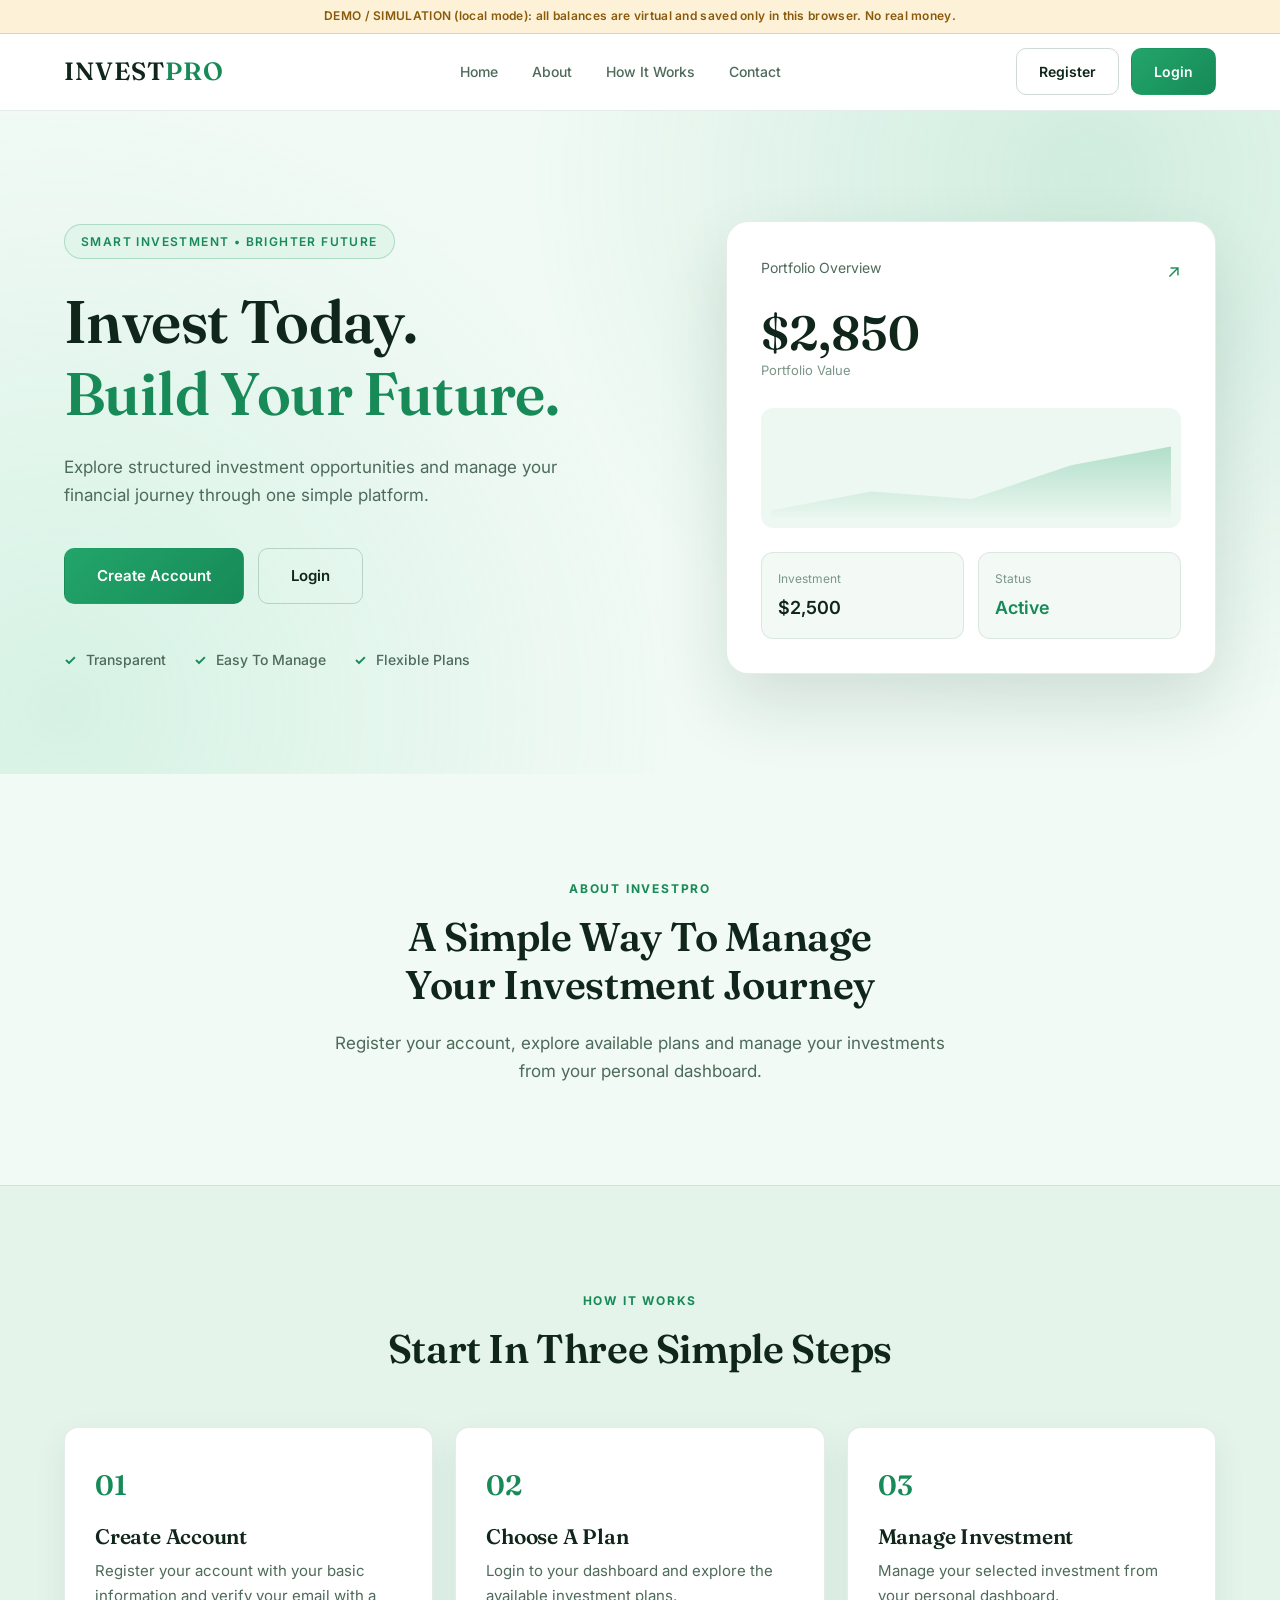
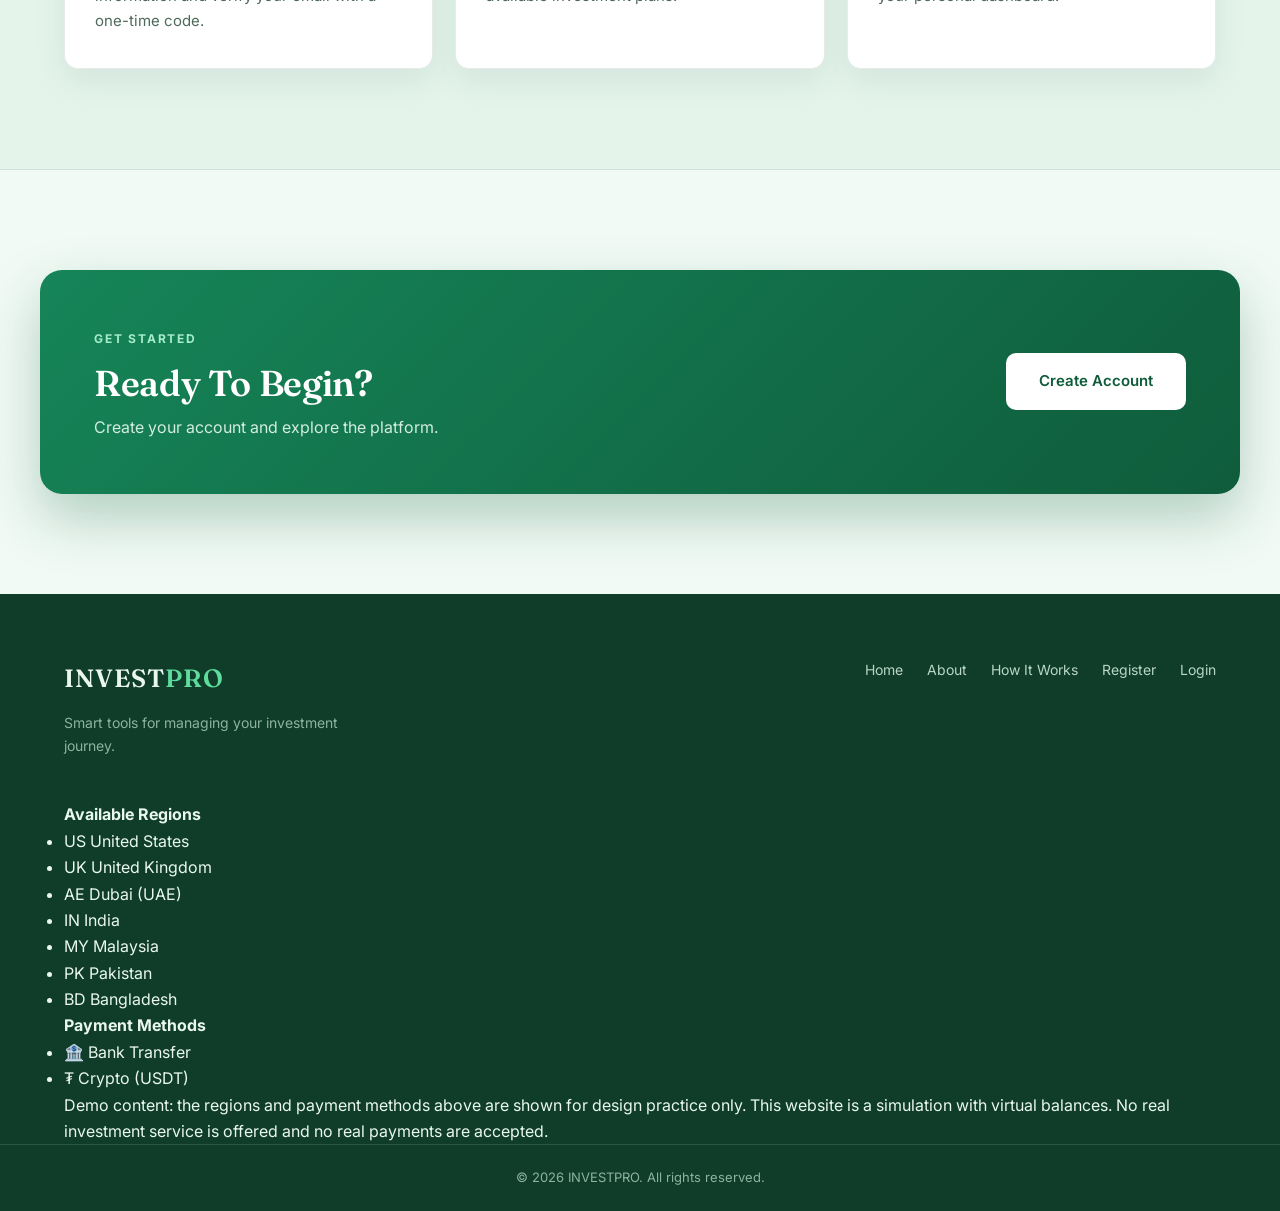
==== commit f2afff62: "Update index.html" ====
--- a/index.html
+++ b/index.html
@@ -306,15 +306,12 @@
 
             </div>
 
-            <div class="footer-col">
+            <div class="footer-co2">
 
                 <h4>Payment Methods</h4>
 
                 <ul class="chip-list">
                     <li><span class="cc">🏦</span> Bank Transfer</li>
-                    <li><span class="cc">📱</span> bKash</li>
-                    <li><span class="cc">📱</span> Nagad</li>
-                    <li><span class="cc">📱</span> Rocket</li>
                     <li><span class="cc">₮</span> Crypto (USDT)</li>
                 </ul>
 
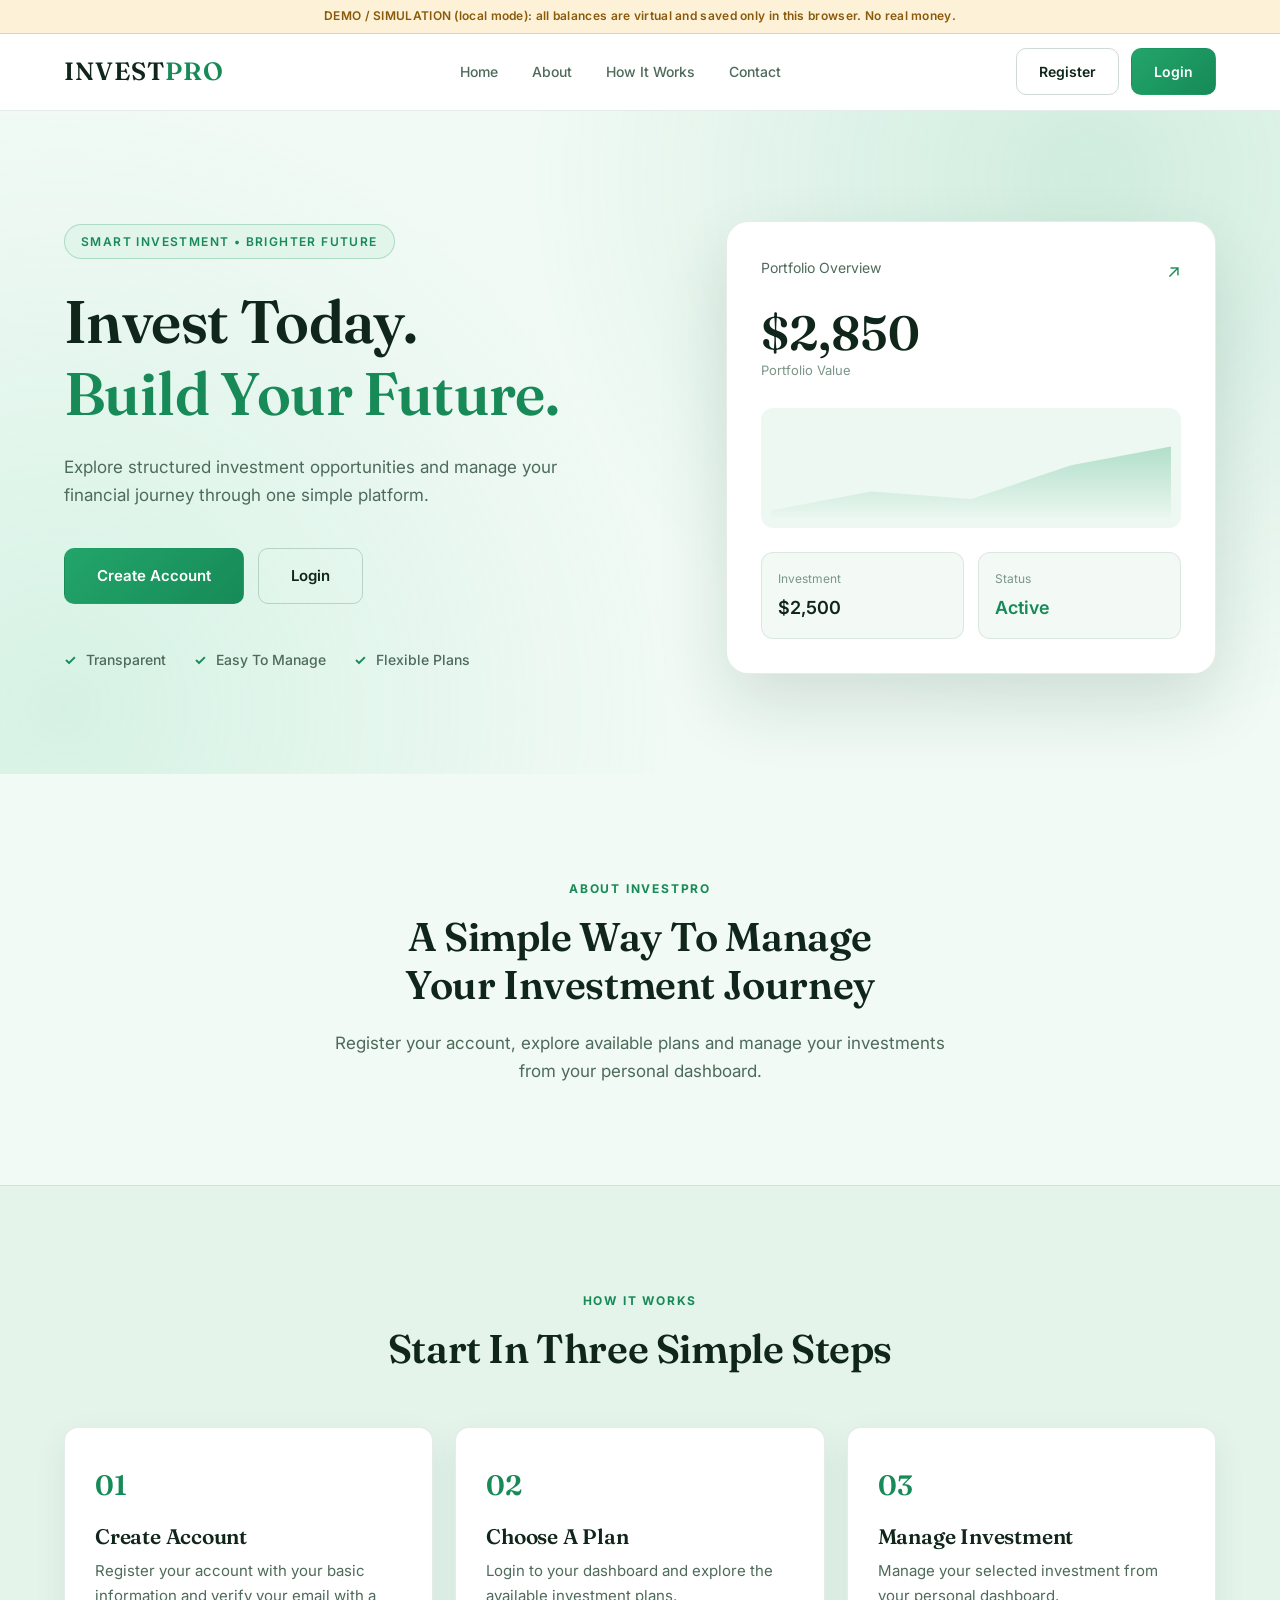
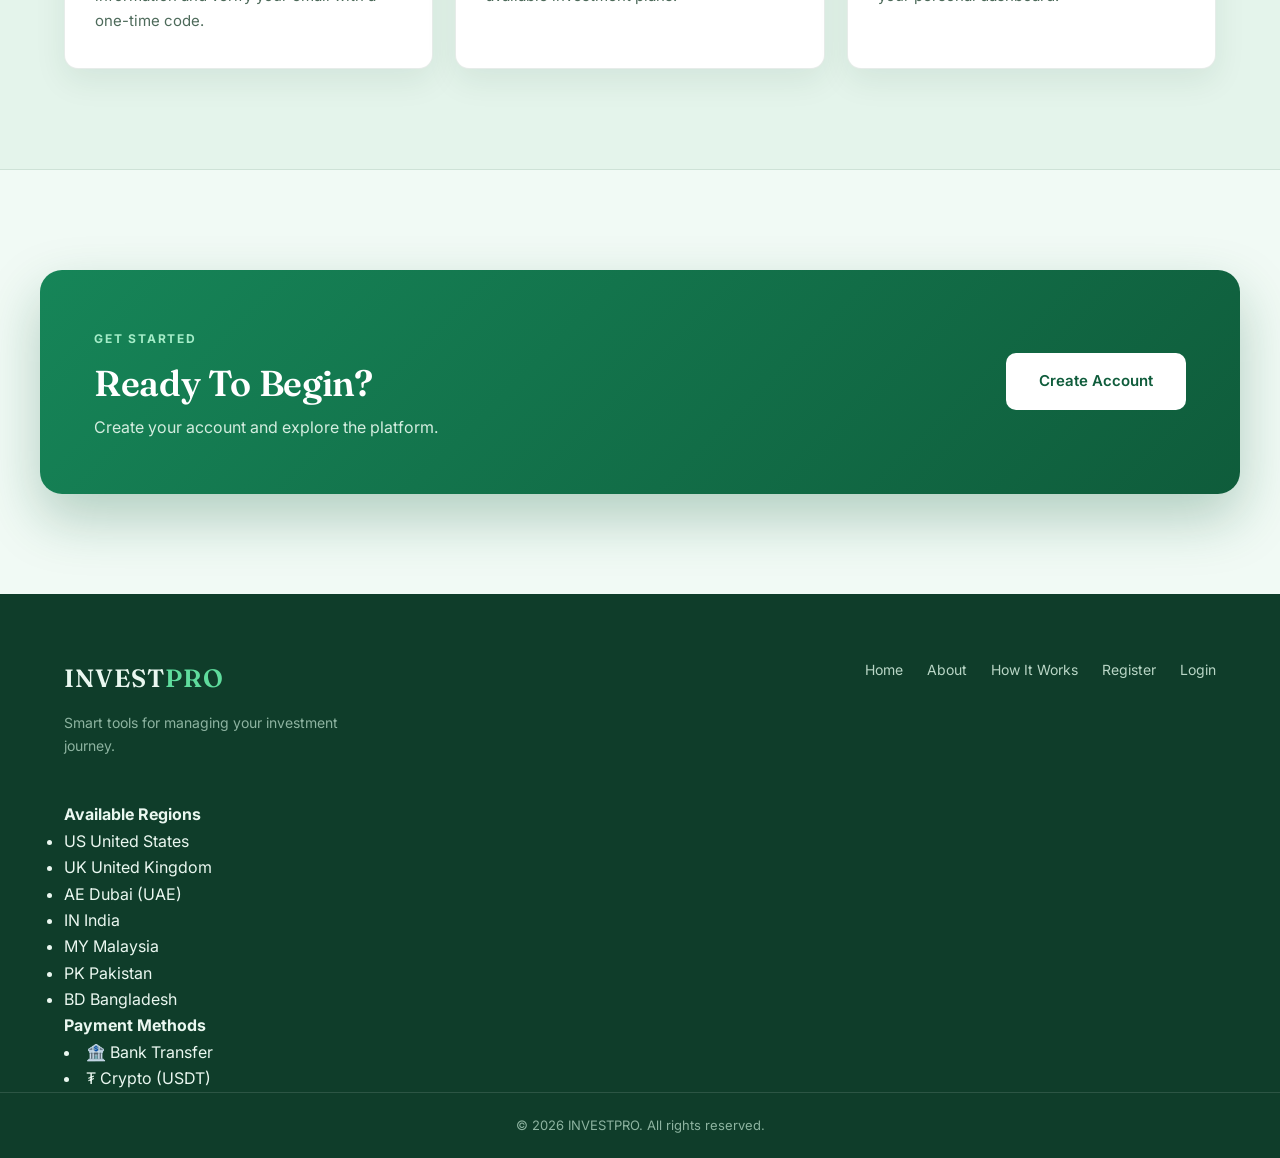
==== commit ea3d72a5: "Update index.html" ====
--- a/index.html
+++ b/index.html
@@ -306,24 +306,18 @@
 
             </div>
 
-            <div class="footer-co2">
+            <div class="footer-co1">
 
                 <h4>Payment Methods</h4>
 
-                <ul class="chip-list">
+                <u2 class="chip-list">
                     <li><span class="cc">🏦</span> Bank Transfer</li>
                     <li><span class="cc">₮</span> Crypto (USDT)</li>
-                </ul>
-
-            </div>
-
-        </div>
-
-        <p class="container footer-note">
-            Demo content: the regions and payment methods above are shown for design practice only.
-            This website is a simulation with virtual balances. No real investment service is offered
-            and no real payments are accepted.
-        </p>
+                </u2>
+
+            </div>
+
+        </div>
 
 
         <div class="copyright">
